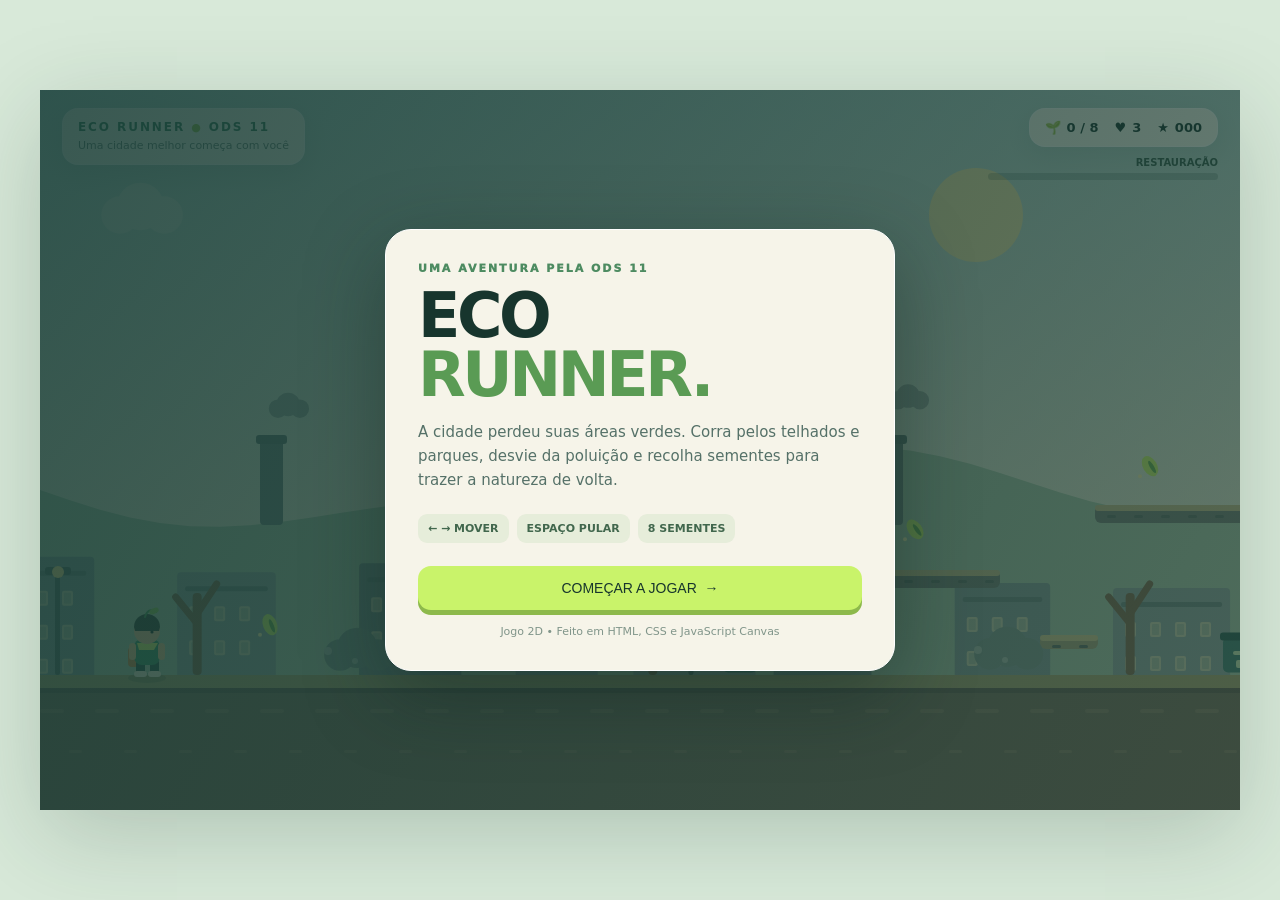
==== index.html @ bacfc143 "initial commit" ====
<!doctype html>
<html lang="pt-BR">
  <head>
    <meta charset="utf-8" />
    <meta name="viewport" content="width=device-width, initial-scale=1" />
    <title>Eco Runner — Uma cidade melhor começa com você</title>

    <style>
      :root {
        --ink: #17352d;
        --green: #2f7654;
        --lime: #c9f36a;
        --cream: #f6f4e9;
        --muted: #668076;
        --line: rgba(23, 53, 45, 0.12);
      }

      * {
        box-sizing: border-box;
      }

      html,
      body {
        margin: 0;
        width: 100%;
        height: 100%;
        overflow: hidden;
        background: #d8e9d9;
        font-family:
          ui-rounded,
          "Trebuchet MS",
          system-ui,
          -apple-system,
          sans-serif;
        color: var(--ink);
      }

      body {
        display: grid;
        place-items: center;
      }

      #game-wrap {
        position: relative;
        width: min(1200px, 100vw);
        height: min(720px, 100vh);
        overflow: hidden;
        background: #b8d9d0;
        box-shadow: 0 24px 90px #17352d35;
      }

      canvas {
        display: block;
        width: 100%;
        height: 100%;
        image-rendering: auto;
      }

      .topbar {
        position: absolute;
        left: 22px;
        right: 22px;
        top: 18px;
        display: flex;
        justify-content: space-between;
        align-items: flex-start;
        gap: 12px;
        pointer-events: none;
      }

      .brand,
      .stats {
        background: #fffdf0ef;
        border: 1px solid #ffffffb8;
        box-shadow: 0 8px 25px #17352d18;
        border-radius: 16px;
        padding: 11px 15px;
      }

      .brand strong {
        display: block;
        font-size: 12px;
        letter-spacing: 0.16em;
        color: #367858;
      }

      .brand span {
        font-size: 11px;
        color: #6a8278;
      }

      .stats {
        display: flex;
        gap: 16px;
        font-size: 13px;
        font-weight: 900;
      }

      .stat {
        display: flex;
        align-items: center;
        gap: 6px;
        white-space: nowrap;
      }

      .stat b {
        font-variant-numeric: tabular-nums;
      }

      #toast {
        position: absolute;
        top: 94px;
        left: 50%;
        transform: translate(-50%, -8px);
        opacity: 0;
        padding: 10px 17px;
        border-radius: 999px;
        background: #17352ded;
        color: white;
        font-size: 13px;
        font-weight: 800;
        box-shadow: 0 8px 22px #17352d25;
        transition: 0.2s;
        pointer-events: none;
        text-align: center;
      }

      #toast.show {
        opacity: 1;
        transform: translate(-50%, 0);
      }

      #overlay {
        position: absolute;
        inset: 0;
        display: grid;
        place-items: center;
        padding: 20px;
        background: linear-gradient(120deg, #163b35d9, #17352d9c);
      }

      .modal {
        width: min(510px, 100%);
        padding: 32px;
        border-radius: 26px;
        background: var(--cream);
        box-shadow: 0 24px 80px #0c211c66;
        border: 1px solid #ffffff;
      }

      .eyebrow {
        font-size: 11px;
        font-weight: 1000;
        letter-spacing: 0.18em;
        color: #4d8b61;
      }

      h1 {
        font-size: clamp(38px, 7vw, 62px);
        line-height: 0.94;
        letter-spacing: -0.055em;
        margin: 12px 0;
        color: #17352d;
      }

      h1 em {
        font-style: normal;
        color: #5a9b54;
      }

      .modal p {
        font-size: 15px;
        line-height: 1.6;
        color: #557168;
        margin: 16px 0 22px;
      }

      .tips {
        display: flex;
        flex-wrap: wrap;
        gap: 8px;
        margin: 0 0 23px;
      }

      .tips span {
        font-size: 11px;
        font-weight: 800;
        background: #e6edda;
        color: #41674d;
        padding: 8px 10px;
        border-radius: 9px;
      }

      button {
        border: 0;
        border-radius: 13px;
        padding: 14px 20px;
        background: #c9f36a;
        color: #17352d;
        font: 900 14px inherit;
        cursor: pointer;
        box-shadow: 0 5px 0 #8db94b;
        transition:
          transform 0.12s,
          box-shadow 0.12s;
      }

      button:hover {
        transform: translateY(-2px);
        box-shadow: 0 7px 0 #8db94b;
      }

      button:active {
        transform: translateY(3px);
        box-shadow: 0 2px 0 #8db94b;
      }

      #action {
        width: 100%;
        font-size: 14px;
      }

      .footnote {
        font-size: 11px;
        color: #80958a;
        text-align: center;
        margin-top: 15px;
      }

      #mobile-controls {
        position: absolute;
        bottom: 17px;
        left: 18px;
        right: 18px;
        display: none;
        justify-content: space-between;
        pointer-events: none;
      }

      .pad {
        display: flex;
        gap: 9px;
      }

      .pad button {
        pointer-events: auto;
        width: 55px;
        height: 55px;
        border-radius: 17px;
        padding: 0;
        font-size: 22px;
        color: #fff;
        background: #17352dbb;
        border: 1px solid #ffffff66;
        box-shadow: none;
        touch-action: none;
      }

      .pad button:active {
        background: #4e8d5d;
      }

      @media (max-width: 700px) {
        #game-wrap {
          height: 100vh;
        }

        .topbar {
          left: 10px;
          right: 10px;
          top: 10px;
        }

        .brand,
        .stats {
          padding: 9px 10px;
          border-radius: 12px;
        }

        .stats {
          gap: 9px;
          font-size: 11px;
        }

        .brand strong {
          font-size: 10px;
        }

        .brand span {
          font-size: 9px;
        }

        #mobile-controls {
          display: flex;
        }

        .modal {
          padding: 25px;
        }
      }
    </style>
  </head>

  <body>
    <div id="game-wrap">
      <canvas id="game" aria-label="Jogo de plataforma Eco Runner"></canvas>

      <div class="topbar">
        <div class="brand">
          <strong
            >ECO RUNNER <span style="color: #a2c94f">●</span> ODS 11</strong
          >
          <span>Uma cidade melhor começa com você</span>
        </div>
        <div class="stats">
          <div class="stat">🌱 <b id="seeds">0 / 8</b></div>
          <div class="stat">♥ <b id="lives">3</b></div>
          <div class="stat">★ <b id="score">000</b></div>
        </div>
      </div>

      <div id="toast"></div>

      <div id="overlay">
        <div class="modal">
          <div class="eyebrow">UMA AVENTURA PELA ODS 11</div>
          <h1>ECO<br /><em>RUNNER.</em></h1>
          <p>
            A cidade perdeu suas áreas verdes. Corra pelos telhados e parques,
            desvie da poluição e recolha sementes para trazer a natureza de
            volta.
          </p>
          <div class="tips">
            <span>← → MOVER</span>
            <span>ESPAÇO PULAR</span>
            <span>8 SEMENTES</span>
          </div>
          <button id="action">COMEÇAR A JOGAR&nbsp; →</button>
          <div class="footnote">
            Jogo 2D • Feito em HTML, CSS e JavaScript Canvas
          </div>
        </div>
      </div>

      <div id="mobile-controls">
        <div class="pad">
          <button data-key="left">←</button>
          <button data-key="right">→</button>
        </div>
        <div class="pad">
          <button data-key="jump">↑</button>
        </div>
      </div>
    </div>

    <script>
      (() => {
        const canvas = document.getElementById("game");
        const ctx = canvas.getContext("2d");
        const wrap = document.getElementById("game-wrap");
        const $ = (id) => document.getElementById(id);

        let W = 1200,
          H = 720,
          DPR = 1,
          scale = 1;
        const WORLD_W = 3300,
          GROUND = 585;
        let camera = 0,
          last = 0,
          toastTime = 0,
          gameState = "menu";

        const keys = { left: false, right: false, jump: false };
        let jumpPressed = false;

        const player = {
          x: 90,
          y: 0,
          w: 34,
          h: 48,
          vx: 0,
          vy: 0,
          onGround: false,
          face: 1,
          inv: 0,
          walk: 0,
        };

        let seeds = [],
          trash = [],
          hazards = [],
          platforms = [],
          decor = [],
          particles = [];
        let collected = 0,
          lives = 3,
          score = 0,
          checkpoint = 90,
          levelRestored = false;

        const clamp = (v, a, b) => Math.max(a, Math.min(b, v));
        const rand = (a, b) => a + Math.random() * (b - a);

        function resize() {
          const r = wrap.getBoundingClientRect();
          DPR = Math.min(devicePixelRatio || 1, 2);
          canvas.width = Math.floor(r.width * DPR);
          canvas.height = Math.floor(r.height * DPR);
          W = r.width;
          H = r.height;
          scale = H / 720;
          ctx.setTransform(DPR, 0, 0, DPR, 0, 0);
        }
        addEventListener("resize", resize);
        resize();

        function platform(x, y, w, h = 22, type = "concrete") {
          platforms.push({ x, y, w, h, type });
        }

        function seed(x, y) {
          seeds.push({ x, y, r: 10, t: Math.random() * 6, got: false });
        }

        function hazard(x, y, type = "smog") {
          hazards.push({
            x,
            y,
            w: type === "bin" ? 34 : 42,
            h: type === "bin" ? 35 : 38,
            type,
            phase: Math.random() * 6,
          });
        }

        function buildLevel() {
          platforms = [];
          seeds = [];
          trash = [];
          hazards = [];
          decor = [];
          particles = [];

          // Passagens e plataformas com vãos que exigem saltos.
          platform(0, GROUND, WORLD_W, 22, "ground");
          platform(355, 492, 145, 18, "roof");
          platform(575, 425, 150, 18, "roof");
          platform(825, 480, 135, 18, "roof");
          platform(1055, 415, 165, 18, "roof");
          platform(1320, 490, 150, 18, "roof");
          platform(1555, 425, 170, 18, "roof");
          platform(1835, 475, 155, 18, "roof");
          platform(2075, 405, 170, 18, "roof");
          platform(2355, 475, 160, 18, "roof");
          platform(2615, 420, 170, 18, "roof");
          platform(2895, 485, 175, 18, "roof");

          // Pequenas plataformas de apoio nos trechos mais longos.
          platform(505, 545, 58, 14, "step");
          platform(760, 535, 58, 14, "step");
          platform(1000, 545, 58, 14, "step");
          platform(1240, 535, 58, 14, "step");
          platform(1505, 545, 58, 14, "step");
          platform(1780, 535, 58, 14, "step");
          platform(2025, 545, 58, 14, "step");
          platform(2300, 535, 58, 14, "step");
          platform(2560, 545, 58, 14, "step");
          platform(2840, 535, 58, 14, "step");

          // Sementes: algumas no caminho principal, outras nas plataformas.
          [
            [230, 530],
            [410, 450],
            [625, 382],
            [875, 438],
            [1110, 372],
            [1370, 448],
            [1615, 382],
            [1875, 433],
            [2135, 362],
            [2395, 433],
            [2670, 377],
            [2950, 443],
            [3150, 530],
          ].forEach(([x, y]) => seed(x, y));

          // Perigos baixos e nuvens de poluição.
          [
            [300, GROUND - 23, "smog"],
            [700, GROUND - 20, "bin"],
            [950, GROUND - 22, "smog"],
            [1200, GROUND - 20, "bin"],
            [1450, GROUND - 22, "smog"],
            [1710, GROUND - 20, "bin"],
            [1980, GROUND - 22, "smog"],
            [2240, GROUND - 20, "bin"],
            [2500, GROUND - 22, "smog"],
            [2780, GROUND - 20, "bin"],
            [3070, GROUND - 22, "smog"],
          ].forEach((v) => hazard(...v));

          // Edifícios ao fundo, postes, árvores secas e detalhes.
          for (
            let x = -40, i = 0;
            x < WORLD_W + 100;
            x += rand(115, 185), i++
          ) {
            const bw = rand(75, 125),
              bh = rand(150, 330);
            decor.push({ type: "building", x, bw, bh, tint: i % 3 });
            if (i % 3 === 1)
              decor.push({
                type: "deadTree",
                x: x + rand(-20, 20),
                y: GROUND - 5,
              });
            if (i % 4 === 0) decor.push({ type: "lamp", x: x + 55 });
          }

          // Trecho final: jardim restaurado.
          for (let x = 3150; x < WORLD_W; x += 100) {
            decor.push({ type: "greenTree", x, y: GROUND - 5 });
          }

          checkpoint = 90;
          collected = 0;
          lives = 3;
          score = 0;
          levelRestored = false;
          player.x = 90;
          player.y = GROUND - player.h;
          player.vx = 0;
          player.vy = 0;
          player.inv = 0;
          camera = 0;
          updateHUD();
        }

        function updateHUD() {
          $("seeds").textContent = `${collected} / 8`;
          $("lives").textContent = lives;
          $("score").textContent = String(score).padStart(3, "0");
        }

        function say(text) {
          $("toast").textContent = text;
          $("toast").classList.add("show");
          toastTime = 2.3;
        }

        function start() {
          buildLevel();
          gameState = "playing";
          $("overlay").style.display = "none";
          say("Encontre as sementes e ajude a cidade!");
        }
        $("action").addEventListener("click", start);

        function keyDown(e) {
          const k = e.code;
          if (["ArrowLeft", "ArrowRight", "ArrowUp", "Space"].includes(k))
            e.preventDefault();
          if (k === "ArrowLeft" || k === "KeyA") keys.left = true;
          if (k === "ArrowRight" || k === "KeyD") keys.right = true;
          if (k === "Space" || k === "ArrowUp" || k === "KeyW") {
            if (!keys.jump) jumpPressed = true;
            keys.jump = true;
          }
          if (k === "Enter" && gameState !== "playing") start();
        }

        function keyUp(e) {
          const k = e.code;
          if (k === "ArrowLeft" || k === "KeyA") keys.left = false;
          if (k === "ArrowRight" || k === "KeyD") keys.right = false;
          if (k === "Space" || k === "ArrowUp" || k === "KeyW")
            keys.jump = false;
        }
        addEventListener("keydown", keyDown);
        addEventListener("keyup", keyUp);

        document.querySelectorAll("[data-key]").forEach((b) => {
          const key = b.dataset.key;
          b.addEventListener("pointerdown", (e) => {
            e.preventDefault();
            if (key === "jump") {
              if (!keys.jump) jumpPressed = true;
              keys.jump = true;
            } else keys[key] = true;
          });
          ["pointerup", "pointerleave", "pointercancel"].forEach((ev) =>
            b.addEventListener(ev, () => {
              if (key === "jump") keys.jump = false;
              else keys[key] = false;
            }),
          );
        });

        function rect(x, y, w, h, color, r = 0) {
          ctx.fillStyle = color;
          if (r) {
            ctx.beginPath();
            ctx.roundRect(x, y, w, h, r);
            ctx.fill();
          } else ctx.fillRect(x, y, w, h);
        }

        function circle(x, y, r, color) {
          ctx.fillStyle = color;
          ctx.beginPath();
          ctx.arc(x, y, r, 0, Math.PI * 2);
          ctx.fill();
        }

        function drawCloud(x, y, s = 1, color = "#879b91") {
          ctx.fillStyle = color;
          ctx.beginPath();
          ctx.arc(x, y, 22 * s, 0, Math.PI * 2);
          ctx.arc(x + 24 * s, y - 10 * s, 28 * s, 0, Math.PI * 2);
          ctx.arc(x + 52 * s, y, 22 * s, 0, Math.PI * 2);
          ctx.fill();
        }

        function drawBackground() {
          const sky = ctx.createLinearGradient(0, 0, 0, H);
          sky.addColorStop(0, "#b8d9d0");
          sky.addColorStop(0.72, "#e8e5c9");
          sky.addColorStop(1, "#d3cda9");
          ctx.fillStyle = sky;
          ctx.fillRect(0, 0, W, H);

          // Sol suave e nuvens.
          circle(W * 0.78, 125, 47, "#f6e9a9");
          drawCloud(
            ((((160 - camera * 0.16) % (W + 180)) + W + 180) % (W + 180)) - 80,
            125,
            0.85,
            "#dce8d9",
          );
          drawCloud(
            ((((690 - camera * 0.12) % (W + 180)) + W + 180) % (W + 180)) - 80,
            205,
            0.65,
            "#dce8d9",
          );

          // Colinas.
          ctx.fillStyle = "#a8c4a5";
          ctx.beginPath();
          ctx.moveTo(0, 440);
          for (let x = 0; x <= W + 30; x += 30) {
            ctx.lineTo(
              x,
              400 +
                Math.sin((x + camera * 0.12) * 0.006) * 32 +
                Math.sin(x * 0.013) * 12,
            );
          }
          ctx.lineTo(W, H);
          ctx.lineTo(0, H);
          ctx.fill();

          // Silhuetas da cidade.
          for (const d of decor) {
            if (d.type !== "building") continue;
            const x = d.x - camera * 0.42;
            if (x < -180 || x > W + 180) continue;
            const y = GROUND - d.bh * 0.48;
            const color = ["#879c96", "#91a49c", "#7e928c"][d.tint];
            rect(x, y, d.bw, d.bh, color, 4);
            rect(x + 8, y + 14, d.bw - 16, 5, "#718780", 2);
            for (let wy = y + 34; wy < GROUND - 15; wy += 34) {
              for (let wx = x + 12; wx < x + d.bw - 12; wx += 25) {
                rect(wx, wy, 11, 15, "#c6c9a8", 2);
                rect(wx + 2, wy + 2, 7, 11, "#aab89f", 1);
              }
            }
          }

          // Chaminés com fumaça discreta.
          for (let x = 220; x < WORLD_W; x += 620) {
            const sx = x - camera * 0.42;
            if (sx > -40 && sx < W + 40) {
              rect(sx, GROUND - 235, 23, 85, "#71847e", 4);
              rect(sx - 4, GROUND - 240, 31, 9, "#657973", 3);
              drawCloud(
                sx + 18,
                GROUND - 270 + Math.sin(performance.now() * 0.0005 + x) * 5,
                0.42,
                "#9eaaa0",
              );
            }
          }
        }

        function drawDecor() {
          for (const d of decor) {
            const x = d.x - camera;
            if (x < -90 || x > W + 90) continue;

            if (d.type === "deadTree") {
              rect(x, GROUND - 82, 9, 82, "#826b50", 4);
              ctx.strokeStyle = "#826b50";
              ctx.lineWidth = 7;
              ctx.lineCap = "round";
              ctx.beginPath();
              ctx.moveTo(x + 4, GROUND - 52);
              ctx.lineTo(x - 17, GROUND - 78);
              ctx.moveTo(x + 5, GROUND - 62);
              ctx.lineTo(x + 24, GROUND - 91);
              ctx.stroke();
            } else if (d.type === "greenTree") {
              rect(x, GROUND - 70, 12, 70, "#795a3e", 4);
              circle(x + 6, GROUND - 88, 27, "#64a95c");
              circle(x - 9, GROUND - 75, 18, "#83bd69");
              circle(x + 22, GROUND - 73, 19, "#4f9857");
            } else if (d.type === "lamp") {
              rect(x, GROUND - 105, 5, 105, "#596f68", 2);
              rect(x - 10, GROUND - 108, 26, 8, "#596f68", 3);
              circle(x + 3, GROUND - 103, 6, "#f3d98a");
            }
          }
        }

        function drawWorld() {
          // Chão em blocos com uma faixa de grama seca.
          rect(0, GROUND, WORLD_W, 160, "#786f5b");
          rect(0, GROUND, WORLD_W, 13, "#a6a16f");
          rect(0, GROUND + 13, WORLD_W, 5, "#655e50");
          for (
            let x = Math.floor(camera / 55) * 55;
            x < camera + W + 60;
            x += 55
          ) {
            const sx = x - camera;
            rect(sx, GROUND + 34, 24, 4, "#897d65", 2);
            rect(sx + 29, GROUND + 75, 13, 3, "#897d65", 2);
          }

          platforms.forEach((p) => {
            const x = p.x - camera;
            if (x + p.w < 0 || x > W) return;
            if (p.type === "ground") return;
            rect(
              x,
              p.y,
              p.w,
              p.h,
              p.type === "step" ? "#a7a17a" : "#777f75",
              6,
            );
            rect(x, p.y, p.w, 6, p.type === "step" ? "#d0c58d" : "#c3b887", 4);
            for (let sx = x + 12; sx < x + p.w - 8; sx += 27) {
              rect(sx, p.y + 10, 9, 3, "#626f66", 2);
            }
          });

          // Obstáculos.
          hazards.forEach((h) => {
            const x = h.x - camera;
            if (x < -70 || x > W + 70) return;
            if (h.type === "bin") {
              rect(x - h.w / 2, h.y - h.h / 2, h.w, h.h, "#477f70", 5);
              rect(
                x - h.w / 2 - 3,
                h.y - h.h / 2 - 5,
                h.w + 6,
                8,
                "#315f53",
                3,
              );
              rect(x - 7, h.y - 4, 14, 4, "#c3dfad", 2);
              rect(x - 4, h.y + 5, 8, 8, "#c3dfad", 2);
            } else {
              const bob = Math.sin(performance.now() * 0.002 + h.phase) * 4;
              drawCloud(x, h.y + bob, 0.72, "#82988c");
              circle(x - 12, h.y - 4 + bob, 4, "#a8b8a9");
              circle(x + 15, h.y + 6 + bob, 3, "#a8b8a9");
            }
          });

          // Sementes.
          seeds.forEach((s) => {
            if (s.got) return;
            const x = s.x - camera;
            const y = s.y + Math.sin(performance.now() * 0.003 + s.t) * 5;
            if (x < -30 || x > W + 30) return;
            ctx.save();
            ctx.translate(x, y);
            ctx.rotate(Math.sin(performance.now() * 0.002 + s.t) * 0.18);
            ctx.fillStyle = "#c8ef65";
            ctx.beginPath();
            ctx.ellipse(0, 0, 7, 11, -0.45, 0, Math.PI * 2);
            ctx.fill();
            ctx.fillStyle = "#6aab4e";
            ctx.beginPath();
            ctx.ellipse(2, 1, 2, 7, -0.45, 0, Math.PI * 2);
            ctx.fill();
            ctx.restore();
            circle(x - 10, y + 10, 2, "#f6e9a9");
          });

          // Partículas.
          particles.forEach((p) => {
            circle(p.x - camera, p.y, p.r, p.color);
          });

          // Linha de chegada.
          const fx = WORLD_W - 115 - camera;
          if (fx > -100 && fx < W + 100) {
            rect(fx, GROUND - 125, 7, 125, "#f6f0d9", 3);
            ctx.fillStyle = "#4d9b63";
            ctx.beginPath();
            ctx.moveTo(fx + 7, GROUND - 123);
            ctx.lineTo(fx + 74, GROUND - 102);
            ctx.lineTo(fx + 7, GROUND - 80);
            ctx.fill();
            rect(fx - 45, GROUND - 7, 100, 7, "#4e9860", 4);
          }
        }

        function drawPlayer() {
          const x = player.x - camera;
          const y = player.y;
          if (player.inv > 0 && Math.floor(performance.now() / 90) % 2 === 0)
            return;

          ctx.save();
          ctx.translate(x + player.w / 2, y + player.h / 2);
          if (player.face < 0) ctx.scale(-1, 1);
          const run = player.onGround ? Math.sin(player.walk) * 3 : 0;

          // Sombra.
          ctx.fillStyle = "#314b3d35";
          ctx.beginPath();
          ctx.ellipse(0, player.h / 2 + 3, 19, 5, 0, 0, Math.PI * 2);
          ctx.fill();

          // Mochila.
          rect(-19, -4, 11, 20, "#d18c4c", 4);
          // Pernas.
          rect(-11, 8 + run, 9, 16, "#315b4c", 4);
          rect(3, 8 - run, 9, 16, "#315b4c", 4);
          rect(-13, 20 + run, 13, 6, "#e9e2c9", 3);
          rect(1, 20 - run, 13, 6, "#e9e2c9", 3);
          // Corpo e braços.
          rect(-13, -12, 26, 26, "#3f9668", 8);
          rect(-18, -8, 7, 17, "#e9c18c", 4);
          rect(11, -8, 7, 17, "#e9c18c", 4);
          // Lenço.
          ctx.fillStyle = "#d5f06d";
          ctx.beginPath();
          ctx.moveTo(-10, -8);
          ctx.lineTo(11, -8);
          ctx.lineTo(7, -1);
          ctx.lineTo(-8, -1);
          ctx.fill();
          // Cabeça.
          circle(0, -20, 13, "#e8bd91");
          // Cabelo.
          ctx.fillStyle = "#394b3e";
          ctx.beginPath();
          ctx.arc(0, -24, 13, Math.PI, Math.PI * 2);
          ctx.lineTo(12, -20);
          ctx.lineTo(-12, -20);
          ctx.fill();
          circle(5, -19, 1.6, "#24352d");
          // Folhinha no cabelo.
          ctx.strokeStyle = "#4d965a";
          ctx.lineWidth = 2;
          ctx.beginPath();
          ctx.moveTo(-2, -34);
          ctx.quadraticCurveTo(1, -44, 9, -39);
          ctx.stroke();
          ctx.fillStyle = "#8fc65a";
          ctx.beginPath();
          ctx.ellipse(7, -40, 5, 2.8, -0.4, 0, Math.PI * 2);
          ctx.fill();
          ctx.restore();
        }

        function collideAndUpdate(dt) {
          const prevBottom = player.y + player.h;
          player.vx = (keys.right ? 245 : 0) - (keys.left ? 245 : 0);
          if (player.vx !== 0) player.face = Math.sign(player.vx);
          player.x += player.vx * dt;
          player.x = clamp(player.x, 0, WORLD_W - player.w);

          player.vy += 1450 * dt;
          player.y += player.vy * dt;
          player.onGround = false;

          for (const p of platforms) {
            if (p.type === "ground") continue;
            const overlapX = player.x + player.w > p.x && player.x < p.x + p.w;
            const nowBottom = player.y + player.h;
            if (
              overlapX &&
              player.vy >= 0 &&
              prevBottom <= p.y + 5 &&
              nowBottom >= p.y
            ) {
              player.y = p.y - player.h;
              player.vy = 0;
              player.onGround = true;
            }
          }

          if (player.y + player.h >= GROUND) {
            player.y = GROUND - player.h;
            player.vy = 0;
            player.onGround = true;
          }

          if (jumpPressed && player.onGround) {
            player.vy = -570;
            player.onGround = false;
          }
          jumpPressed = false;

          if (Math.abs(player.vx) > 0 && player.onGround)
            player.walk += dt * 13;
          if (player.inv > 0) player.inv -= dt;

          // Sementes e colisões com perigos.
          for (const s of seeds) {
            if (s.got) continue;
            const sx = s.x,
              sy = s.y;
            const dx = player.x + player.w / 2 - sx;
            const dy = player.y + player.h / 2 - sy;
            if (dx * dx + dy * dy < 34 * 34) {
              s.got = true;
              collected++;
              score += 100;
              updateHUD();
              for (let i = 0; i < 9; i++) {
                particles.push({
                  x: s.x,
                  y: s.y,
                  vx: rand(-70, 70),
                  vy: rand(-130, -20),
                  life: 0.65,
                  r: rand(2, 4),
                  color: "#c9f36a",
                });
              }
              say(
                collected === 8
                  ? "Todas as sementes! O parque está quase salvo."
                  : "+100 pontos · Semente coletada!",
              );
              if (collected >= 8) {
                levelRestored = true;
                say("🌳 Você recuperou a esperança da cidade!");
              }
            }
          }

          for (const h of hazards) {
            const hx = h.x - h.w / 2,
              hy = h.y - h.h / 2;
            if (
              player.inv <= 0 &&
              player.x + player.w - 5 > hx &&
              player.x + 5 < hx + h.w &&
              player.y + player.h - 4 > hy &&
              player.y + 5 < hy + h.h
            ) {
              hit();
              break;
            }
          }

          if (player.y > H + 100) hit();

          particles = particles.filter((p) => p.life > 0);
          particles.forEach((p) => {
            p.x += p.vx * dt;
            p.y += p.vy * dt;
            p.vy += 260 * dt;
            p.life -= dt;
          });

          if (player.x > WORLD_W - 100 && collected >= 8) finish();
          camera = clamp(player.x - W * 0.34, 0, WORLD_W - W);
        }

        function hit() {
          if (player.inv > 0) return;
          lives--;
          updateHUD();
          if (lives <= 0) {
            gameState = "over";
            showOverlay(
              "FIM DE JOGO",
              "A cidade ainda precisa da sua ajuda. Tente novamente e recolha as sementes para recuperar o parque.",
              "TENTAR DE NOVO",
            );
          } else {
            player.x = Math.max(checkpoint, player.x - 170);
            player.y = GROUND - player.h;
            player.vy = 0;
            player.inv = 1.5;
            say("Cuidado! Você perdeu uma vida.");
          }
        }

        function finish() {
          gameState = "won";
          showOverlay(
            "CIDADE RENOVADA!",
            "Você recuperou o parque e mostrou que pequenas atitudes ajudam a construir cidades mais sustentáveis. A ODS 11 começa com todos nós.",
            "JOGAR NOVAMENTE",
          );
        }

        function showOverlay(title, text, button) {
          $("overlay").style.display = "grid";
          const modal = $("overlay").querySelector(".modal");
          modal.querySelector("h1").innerHTML =
            title === "CIDADE RENOVADA!"
              ? "CIDADE<br><em>RENOVADA!</em>"
              : title === "FIM DE JOGO"
                ? "FIM DE<br><em>JOGO.</em>"
                : "ECO<br><em>RUNNER.</em>";
          modal.querySelector("p").textContent = text;
          $("action").textContent = button + "  →";
        }

        function drawProgress() {
          const barW = Math.min(230, W * 0.32);
          const x = W - barW - 22;
          const y = 83;
          rect(x, y, barW, 7, "#17352d35", 5);
          rect(x, y, barW * (collected / 8), 7, "#8bbf50", 5);
          ctx.fillStyle = "#365c4b";
          ctx.font = "800 10px system-ui";
          ctx.textAlign = "right";
          ctx.fillText("RESTAURAÇÃO", W - 22, y - 7);
        }

        function render() {
          ctx.clearRect(0, 0, W, H);
          ctx.save();
          ctx.scale(scale, scale);
          drawBackground();
          drawDecor();
          drawWorld();
          drawPlayer();
          drawProgress();
          ctx.restore();
        }

        function loop(t) {
          const dt = Math.min((t - last) / 1000 || 0, 0.033);
          last = t;
          if (gameState === "playing") {
            collideAndUpdate(dt);
            if (toastTime > 0) {
              toastTime -= dt;
              if (toastTime <= 0) $("toast").classList.remove("show");
            }
          }
          render();
          requestAnimationFrame(loop);
        }

        // Ajusta a altura lógica do mundo ao tamanho disponível, mantendo a proporção do cenário.
        const originalResize = resize;
        function responsiveResize() {
          originalResize();
          scale = H / 720;
          // O mundo usa coordenadas de 1200x720; em telas menores, o canvas é escalado.
          ctx.setTransform(DPR, 0, 0, DPR, 0, 0);
        }
        addEventListener("resize", responsiveResize);

        buildLevel();
        requestAnimationFrame(loop);
      })();
    </script>
  </body>
</html>
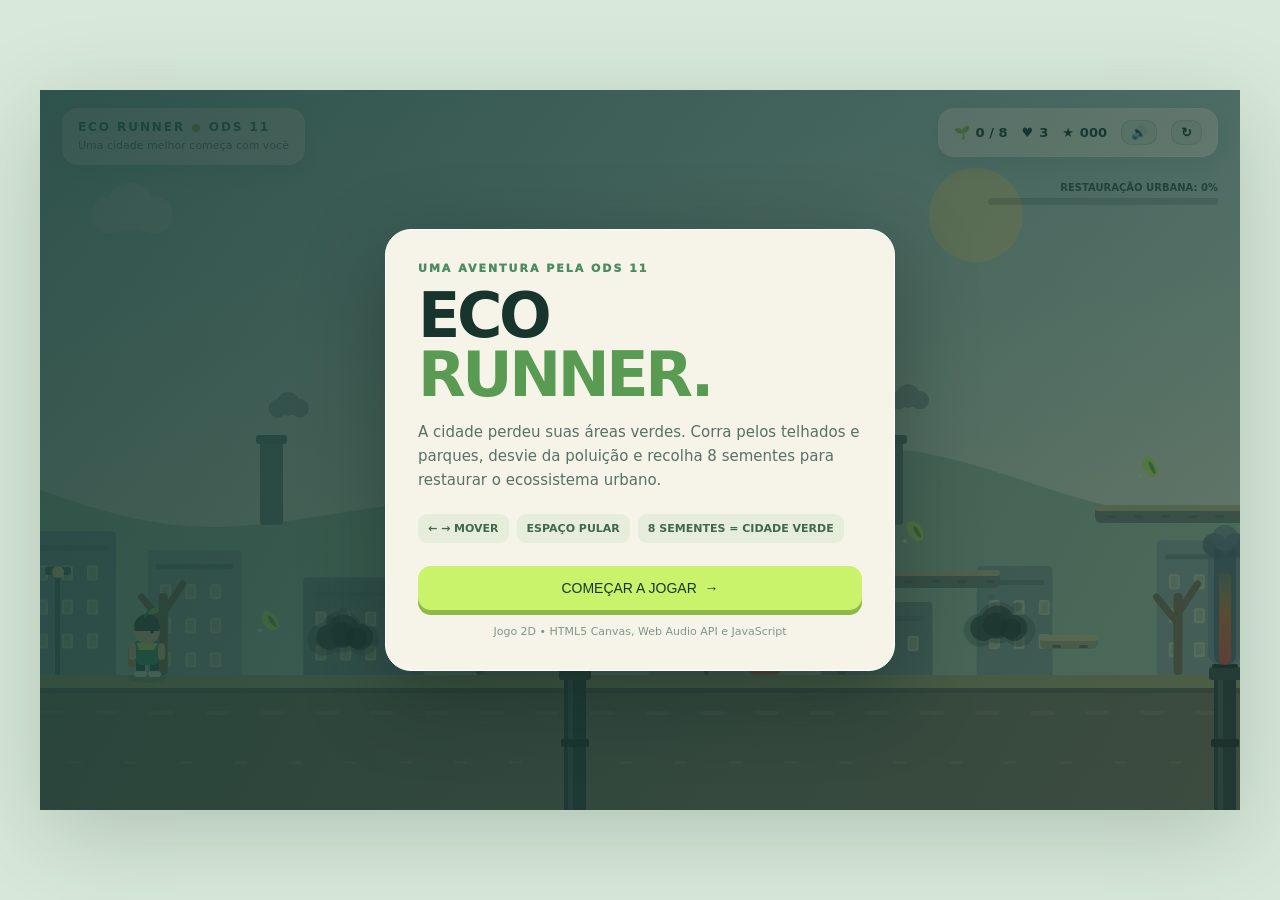
==== commit 37fadf11: "feat: add procedural audio, dynamic city restoration, and timed steam vents" ====
--- a/index.html
+++ b/index.html
@@ -91,9 +91,11 @@
 
       .stats {
         display: flex;
-        gap: 16px;
+        align-items: center;
+        gap: 14px;
         font-size: 13px;
         font-weight: 900;
+        pointer-events: auto;
       }
 
       .stat {
@@ -107,20 +109,45 @@
         font-variant-numeric: tabular-nums;
       }
 
+      .hud-btn {
+        border: 1px solid var(--line);
+        background: #e6edda;
+        color: var(--ink);
+        border-radius: 10px;
+        padding: 5px 9px;
+        font-size: 13px;
+        font-weight: 900;
+        cursor: pointer;
+        box-shadow: none;
+        line-height: 1;
+      }
+
+      .hud-btn:hover {
+        background: #d7e5c3;
+        transform: none;
+        box-shadow: none;
+      }
+
+      .hud-btn:active {
+        transform: scale(0.95);
+        box-shadow: none;
+      }
+
       #toast {
         position: absolute;
-        top: 94px;
+        top: 104px;
         left: 50%;
         transform: translate(-50%, -8px);
         opacity: 0;
-        padding: 10px 17px;
+        max-width: min(560px, 90vw);
+        padding: 10px 18px;
         border-radius: 999px;
-        background: #17352ded;
+        background: #17352df2;
         color: white;
         font-size: 13px;
         font-weight: 800;
         box-shadow: 0 8px 22px #17352d25;
-        transition: 0.2s;
+        transition: 0.25s;
         pointer-events: none;
         text-align: center;
       }
@@ -278,7 +305,7 @@
         }
 
         .stats {
-          gap: 9px;
+          gap: 8px;
           font-size: 11px;
         }
 
@@ -316,6 +343,22 @@
           <div class="stat">🌱 <b id="seeds">0 / 8</b></div>
           <div class="stat">♥ <b id="lives">3</b></div>
           <div class="stat">★ <b id="score">000</b></div>
+          <button
+            class="hud-btn"
+            id="btn-mute"
+            title="Ativar ou silenciar som"
+            aria-label="Alternar som"
+          >
+            🔊
+          </button>
+          <button
+            class="hud-btn"
+            id="btn-restart"
+            title="Reiniciar fase"
+            aria-label="Reiniciar fase"
+          >
+            ↻
+          </button>
         </div>
       </div>
 
@@ -327,17 +370,17 @@
           <h1>ECO<br /><em>RUNNER.</em></h1>
           <p>
             A cidade perdeu suas áreas verdes. Corra pelos telhados e parques,
-            desvie da poluição e recolha sementes para trazer a natureza de
-            volta.
+            desvie da poluição e recolha 8 sementes para restaurar o ecossistema
+            urbano.
           </p>
           <div class="tips">
             <span>← → MOVER</span>
             <span>ESPAÇO PULAR</span>
-            <span>8 SEMENTES</span>
+            <span>8 SEMENTES = CIDADE VERDE</span>
           </div>
           <button id="action">COMEÇAR A JOGAR&nbsp; →</button>
           <div class="footnote">
-            Jogo 2D • Feito em HTML, CSS e JavaScript Canvas
+            Jogo 2D • HTML5 Canvas, Web Audio API e JavaScript
           </div>
         </div>
       </div>
@@ -360,8 +403,87 @@
         const wrap = document.getElementById("game-wrap");
         const $ = (id) => document.getElementById(id);
 
+        // --- SISTEMA DE ÁUDIO PROCEDURAL (WEB AUDIO API) ---
+        let audioCtx = null;
+        let muted = false;
+
+        function ensureAudio() {
+          if (!audioCtx) {
+            const Ctx = window.AudioContext || window.webkitAudioContext;
+            if (Ctx) audioCtx = new Ctx();
+          }
+          if (audioCtx && audioCtx.state === "suspended") {
+            audioCtx.resume();
+          }
+        }
+
+        function playTone(
+          freq,
+          endFreq,
+          duration,
+          type = "sine",
+          vol = 0.12,
+          delay = 0,
+        ) {
+          if (muted) return;
+          ensureAudio();
+          if (!audioCtx) return;
+          const now = audioCtx.currentTime + delay;
+          const osc = audioCtx.createOscillator();
+          const gain = audioCtx.createGain();
+          osc.type = type;
+          osc.frequency.setValueAtTime(freq, now);
+          if (endFreq !== freq) {
+            osc.frequency.exponentialRampToValueAtTime(endFreq, now + duration);
+          }
+          gain.gain.setValueAtTime(vol, now);
+          gain.gain.exponentialRampToValueAtTime(0.001, now + duration);
+          osc.connect(gain);
+          gain.connect(audioCtx.destination);
+          osc.start(now);
+          osc.stop(now + duration);
+        }
+
+        const sfx = {
+          jump: () => playTone(260, 520, 0.14, "triangle", 0.11),
+          seed: () => {
+            playTone(587.33, 587.33, 0.09, "sine", 0.12, 0);
+            playTone(880, 880, 0.16, "sine", 0.12, 0.07);
+          },
+          hit: () => playTone(190, 75, 0.25, "sawtooth", 0.12),
+          win: () => {
+            [523.25, 659.25, 783.99, 1046.5].forEach((note, i) => {
+              playTone(note, note, 0.18, "triangle", 0.12, i * 0.09);
+            });
+          },
+        };
+
+        $("btn-mute").addEventListener("click", () => {
+          muted = !muted;
+          $("btn-mute").textContent = muted ? "🔇" : "🔊";
+          if (!muted) sfx.jump();
+        });
+
+        $("btn-restart").addEventListener("click", () => {
+          start();
+        });
+
+        // --- MENSAGENS EDUCATIVAS SOBRE A ODS 11 ---
+        const ODS_MESSAGES = [
+          "ODS 11.7: Áreas verdes públicas reduzem ilhas de calor nas cidades!",
+          "ODS 11.6: Menos fumaça industrial melhora a qualidade do ar urbano.",
+          "ODS 11.2: Transporte limpo e ciclovias diminuem emissões de CO₂.",
+          "ODS 11.6: Gestão correta de resíduos evita enchentes e poluição.",
+          "ODS 11.B: Cidades arborizadas são mais resilientes às mudanças climáticas.",
+          "ODS 11.3: Urbanização sustentável equilibra moradia e meio ambiente.",
+          "ODS 11.A: Preservar parques conecta comunidades e biodiversidade.",
+          "🌳 Meta atingida! A cidade foi reflorestada. Siga até a bandeira!",
+        ];
+
+        const WORLD_H = 720;
         let W = 1200,
           H = 720,
+          VW = 1200,
           DPR = 1,
           scale = 1;
         const WORLD_W = 3300,
@@ -369,6 +491,7 @@
         let camera = 0,
           last = 0,
           toastTime = 0,
+          shakeTime = 0,
           gameState = "menu";
 
         const keys = { left: false, right: false, jump: false };
@@ -388,7 +511,6 @@
         };
 
         let seeds = [],
-          trash = [],
           hazards = [],
           platforms = [],
           decor = [],
@@ -396,11 +518,20 @@
         let collected = 0,
           lives = 3,
           score = 0,
-          checkpoint = 90,
-          levelRestored = false;
+          checkpoint = 90;
 
         const clamp = (v, a, b) => Math.max(a, Math.min(b, v));
         const rand = (a, b) => a + Math.random() * (b - a);
+        const lerp = (a, b, t) => a + (b - a) * t;
+
+        function lerpHex(hexA, hexB, t) {
+          const a = parseInt(hexA.slice(1), 16);
+          const b = parseInt(hexB.slice(1), 16);
+          const r = Math.round(lerp((a >> 16) & 255, (b >> 16) & 255, t));
+          const g = Math.round(lerp((a >> 8) & 255, (b >> 8) & 255, t));
+          const bl = Math.round(lerp(a & 255, b & 255, t));
+          return `rgb(${r}, ${g}, ${bl})`;
+        }
 
         function resize() {
           const r = wrap.getBoundingClientRect();
@@ -409,7 +540,8 @@
           canvas.height = Math.floor(r.height * DPR);
           W = r.width;
           H = r.height;
-          scale = H / 720;
+          scale = H / WORLD_H;
+          VW = W / scale;
           ctx.setTransform(DPR, 0, 0, DPR, 0, 0);
         }
         addEventListener("resize", resize);
@@ -423,26 +555,51 @@
           seeds.push({ x, y, r: 10, t: Math.random() * 6, got: false });
         }
 
-        function hazard(x, y, type = "smog") {
+        function hazard(x, y, type = "smog", phaseOffset = Math.random() * 4) {
+          const dims = {
+            bin: { w: 32, h: 35 },
+            smog: { w: 46, h: 28 },
+            vent: { w: 26, h: 148 },
+          };
+          const { w, h } = dims[type] || dims.smog;
           hazards.push({
             x,
             y,
-            w: type === "bin" ? 34 : 42,
-            h: type === "bin" ? 35 : 38,
+            w,
+            h,
             type,
-            phase: Math.random() * 6,
+            phase: phaseOffset,
           });
+        }
+
+        // Calcula o estado atual do tubo de vapor (ciclo de 4.2 segundos)
+        function getVentState(h, nowSec) {
+          const cycle = 4.2;
+          const t = (nowSec + h.phase) % cycle;
+          if (t < 1.8) {
+            return { state: "idle", height: 0 };
+          }
+          if (t < 2.45) {
+            return { state: "warn", height: 0 };
+          }
+          if (t < 2.65) {
+            const p = (t - 2.45) / 0.2;
+            return { state: "active", height: h.h * p };
+          }
+          if (t < 3.95) {
+            return { state: "active", height: h.h };
+          }
+          const p = 1 - (t - 3.95) / 0.25;
+          return { state: "active", height: Math.max(0, h.h * p) };
         }
 
         function buildLevel() {
           platforms = [];
           seeds = [];
-          trash = [];
           hazards = [];
           decor = [];
           particles = [];
 
-          // Passagens e plataformas com vãos que exigem saltos.
           platform(0, GROUND, WORLD_W, 22, "ground");
           platform(355, 492, 145, 18, "roof");
           platform(575, 425, 150, 18, "roof");
@@ -456,7 +613,6 @@
           platform(2615, 420, 170, 18, "roof");
           platform(2895, 485, 175, 18, "roof");
 
-          // Pequenas plataformas de apoio nos trechos mais longos.
           platform(505, 545, 58, 14, "step");
           platform(760, 535, 58, 14, "step");
           platform(1000, 545, 58, 14, "step");
@@ -468,7 +624,6 @@
           platform(2560, 545, 58, 14, "step");
           platform(2840, 535, 58, 14, "step");
 
-          // Sementes: algumas no caminho principal, outras nas plataformas.
           [
             [230, 530],
             [410, 450],
@@ -485,22 +640,23 @@
             [3150, 530],
           ].forEach(([x, y]) => seed(x, y));
 
-          // Perigos baixos e nuvens de poluição.
+          // Perigos: nuvem de fumaça translúcida (smog), lixeira (bin) e tubo subterrâneo de vapor (vent)
           [
-            [300, GROUND - 23, "smog"],
-            [700, GROUND - 20, "bin"],
-            [950, GROUND - 22, "smog"],
-            [1200, GROUND - 20, "bin"],
-            [1450, GROUND - 22, "smog"],
-            [1710, GROUND - 20, "bin"],
-            [1980, GROUND - 22, "smog"],
-            [2240, GROUND - 20, "bin"],
-            [2500, GROUND - 22, "smog"],
-            [2780, GROUND - 20, "bin"],
-            [3070, GROUND - 22, "smog"],
+            [305, GROUND - 38, "smog", 0.2],
+            [535, GROUND, "vent", 0.0],
+            [725, GROUND - 18, "bin", 0],
+            [965, GROUND - 42, "smog", 1.7],
+            [1185, GROUND, "vent", 1.4],
+            [1445, GROUND - 18, "bin", 0],
+            [1695, GROUND - 40, "smog", 2.8],
+            [1965, GROUND, "vent", 0.6],
+            [2220, GROUND - 18, "bin", 0],
+            [2485, GROUND - 42, "smog", 1.1],
+            [2765, GROUND, "vent", 2.2],
+            [3055, GROUND - 38, "smog", 3.1],
           ].forEach((v) => hazard(...v));
 
-          // Edifícios ao fundo, postes, árvores secas e detalhes.
+          let treeIndex = 0;
           for (
             let x = -40, i = 0;
             x < WORLD_W + 100;
@@ -509,16 +665,17 @@
             const bw = rand(75, 125),
               bh = rand(150, 330);
             decor.push({ type: "building", x, bw, bh, tint: i % 3 });
-            if (i % 3 === 1)
+            if (i % 2 === 1) {
               decor.push({
                 type: "deadTree",
+                treeId: treeIndex++,
                 x: x + rand(-20, 20),
                 y: GROUND - 5,
               });
+            }
             if (i % 4 === 0) decor.push({ type: "lamp", x: x + 55 });
           }
 
-          // Trecho final: jardim restaurado.
           for (let x = 3150; x < WORLD_W; x += 100) {
             decor.push({ type: "greenTree", x, y: GROUND - 5 });
           }
@@ -527,7 +684,7 @@
           collected = 0;
           lives = 3;
           score = 0;
-          levelRestored = false;
+          shakeTime = 0;
           player.x = 90;
           player.y = GROUND - player.h;
           player.vx = 0;
@@ -543,17 +700,18 @@
           $("score").textContent = String(score).padStart(3, "0");
         }
 
-        function say(text) {
+        function say(text, duration = 3.2) {
           $("toast").textContent = text;
           $("toast").classList.add("show");
-          toastTime = 2.3;
+          toastTime = duration;
         }
 
         function start() {
+          ensureAudio();
           buildLevel();
           gameState = "playing";
           $("overlay").style.display = "none";
-          say("Encontre as sementes e ajude a cidade!");
+          say("Colete 8 sementes para limpar o ar e reflorestar a cidade!", 3.0);
         }
         $("action").addEventListener("click", start);
 
@@ -622,50 +780,148 @@
           ctx.fill();
         }
 
+        // Fumaça translúcida em camadas suaves (sem contorno)
+        function drawSmokeHazard(cx, cy, t, phase) {
+          const drift = Math.sin(t * 2.2 + phase) * 5;
+          const pulse = 1 + Math.sin(t * 3.1 + phase) * 0.06;
+
+          ctx.save();
+          ctx.globalAlpha = 0.34;
+          drawCloud(cx - 22 + drift * 0.6, cy + 2, 0.78 * pulse, "#3b4744");
+
+          ctx.globalAlpha = 0.66;
+          drawCloud(cx - 17 + drift, cy, 0.62 * pulse, "#293330");
+
+          ctx.globalAlpha = 0.52;
+          circle(cx - 4 + drift * 1.2, cy - 3, 13 * pulse, "#1f2725");
+          circle(cx + 10 + drift * 0.9, cy + 1, 11 * pulse, "#1f2725");
+
+          for (let i = 0; i < 3; i++) {
+            const cycle = (t * 0.85 + phase + i * 0.33) % 1;
+            const py = cy - 10 - cycle * 28;
+            const px = cx - 10 + i * 10 + Math.sin(t * 4 + i) * 4;
+            ctx.globalAlpha = (1 - cycle) * 0.55;
+            circle(px, py, 5.5 - cycle * 2.5, "#36423f");
+          }
+          ctx.restore();
+        }
+
+        // Tubo vertical em cinza-chumbo industrial descendo reto até o fundo da terra
+        function drawSteamVent(h, nowSec) {
+          const x = h.x - camera;
+          const v = getVentState(h, nowSec);
+          const jitter = v.state === "warn" ? Math.sin(nowSec * 55) * 2.2 : 0;
+          const pipeDepth = WORLD_H - GROUND + 20;
+
+          // Corpo vertical descendo direto pela terra
+          rect(x - 11, GROUND + 5, 22, pipeDepth, "#323b39", 0);
+          // Faixa de reflexo metálico sutil
+          rect(x - 7, GROUND + 5, 5, pipeDepth, "#4a5653", 0);
+          // Anel/junta de reforço no meio do subsolo
+          rect(x - 14, GROUND + 64, 28, 8, "#252c2a", 2);
+
+          // Bocal do tubo na superfície
+          rect(x - 16 + jitter, GROUND - 8, 32, 13, "#3c4744", 3);
+          rect(x - 13 + jitter, GROUND - 11, 26, 4, "#232a28", 2);
+
+          // Aviso antes do disparo (faíscas quentes e vapor inicial)
+          if (v.state === "warn") {
+            circle(x, GROUND - 15, 4, "#f97316");
+            circle(x, GROUND - 15, 2, "#fde047");
+            ctx.save();
+            ctx.globalAlpha = 0.5;
+            circle(x - 6, GROUND - 20, 4.5, "#cbd5e1");
+            circle(x + 7, GROUND - 18, 4, "#cbd5e1");
+            ctx.restore();
+          }
+
+          // Coluna de vapor alta com núcleo vermelho-alaranjado de calor
+          if (v.state === "active" && v.height > 4) {
+            const topY = GROUND - 10 - v.height;
+            const wobble = Math.sin(nowSec * 14) * 2.5;
+            ctx.save();
+
+            // Camada externa de fumaça/vapor
+            ctx.globalAlpha = 0.42;
+            rect(x - 17, topY + 6, 34, Math.max(0, v.height - 6), "#64748b", 13);
+
+            // Corpo principal do vapor
+            ctx.globalAlpha = 0.62;
+            rect(x - 11, topY, 22, v.height, "#475569", 10);
+
+            // Núcleo vermelho-alaranjado superaquecido no centro do vapor
+            const heatH = v.height * 0.78;
+            const heatGrad = ctx.createLinearGradient(
+              0,
+              GROUND - 10,
+              0,
+              GROUND - 10 - heatH,
+            );
+            heatGrad.addColorStop(0, "rgba(239, 68, 68, 0.85)");
+            heatGrad.addColorStop(0.55, "rgba(249, 115, 22, 0.65)");
+            heatGrad.addColorStop(1, "rgba(250, 204, 21, 0.0)");
+            ctx.globalAlpha = 1;
+            ctx.fillStyle = heatGrad;
+            ctx.beginPath();
+            ctx.roundRect(x - 6, GROUND - 10 - heatH, 12, heatH, 6);
+            ctx.fill();
+
+            // Nuvem borbulhante no topo da coluna
+            ctx.globalAlpha = 0.72;
+            circle(x - 8 + wobble, topY + 4, 12, "#526070");
+            circle(x + 8 - wobble, topY + 4, 12, "#526070");
+            circle(x, topY - 3, 13, "#6e7e91");
+
+            ctx.restore();
+          }
+        }
+
         function drawBackground() {
-          const sky = ctx.createLinearGradient(0, 0, 0, H);
-          sky.addColorStop(0, "#b8d9d0");
-          sky.addColorStop(0.72, "#e8e5c9");
-          sky.addColorStop(1, "#d3cda9");
+          const progress = clamp(collected / 8, 0, 1);
+
+          const sky = ctx.createLinearGradient(0, 0, 0, WORLD_H);
+          sky.addColorStop(0, lerpHex("#b8d9d0", "#7ec8e3", progress));
+          sky.addColorStop(0.72, lerpHex("#e8e5c9", "#d6f3e4", progress));
+          sky.addColorStop(1, lerpHex("#d3cda9", "#bce3c5", progress));
           ctx.fillStyle = sky;
-          ctx.fillRect(0, 0, W, H);
-
-          // Sol suave e nuvens.
-          circle(W * 0.78, 125, 47, "#f6e9a9");
+          ctx.fillRect(0, 0, VW + 10, WORLD_H);
+
+          circle(VW * 0.78, 125, 47, lerpHex("#f6e9a9", "#fff3a1", progress));
+          const cloudColor = lerpHex("#dce8d9", "#ffffff", progress);
+          const span = VW + 220;
           drawCloud(
-            ((((160 - camera * 0.16) % (W + 180)) + W + 180) % (W + 180)) - 80,
+            ((((160 - camera * 0.16) % span) + span) % span) - 90,
             125,
             0.85,
-            "#dce8d9",
+            cloudColor,
           );
           drawCloud(
-            ((((690 - camera * 0.12) % (W + 180)) + W + 180) % (W + 180)) - 80,
+            ((((690 - camera * 0.12) % span) + span) % span) - 90,
             205,
             0.65,
-            "#dce8d9",
+            cloudColor,
           );
 
-          // Colinas.
-          ctx.fillStyle = "#a8c4a5";
+          ctx.fillStyle = lerpHex("#a8c4a5", "#6eb875", progress);
           ctx.beginPath();
-          ctx.moveTo(0, 440);
-          for (let x = 0; x <= W + 30; x += 30) {
+          ctx.moveTo(-10, 440);
+          for (let x = 0; x <= VW + 40; x += 25) {
             ctx.lineTo(
               x,
               400 +
                 Math.sin((x + camera * 0.12) * 0.006) * 32 +
-                Math.sin(x * 0.013) * 12,
+                Math.sin((x + camera * 0.12) * 0.013) * 12,
             );
           }
-          ctx.lineTo(W, H);
-          ctx.lineTo(0, H);
+          ctx.lineTo(VW + 40, GROUND + 10);
+          ctx.lineTo(-10, GROUND + 10);
+          ctx.closePath();
           ctx.fill();
 
-          // Silhuetas da cidade.
           for (const d of decor) {
             if (d.type !== "building") continue;
             const x = d.x - camera * 0.42;
-            if (x < -180 || x > W + 180) continue;
+            if (x < -180 || x > VW + 180) continue;
             const y = GROUND - d.bh * 0.48;
             const color = ["#879c96", "#91a49c", "#7e928c"][d.tint];
             rect(x, y, d.bw, d.bh, color, 4);
@@ -678,43 +934,60 @@
             }
           }
 
-          // Chaminés com fumaça discreta.
+          const smokeAlpha = clamp(1 - progress * 1.15, 0, 1);
           for (let x = 220; x < WORLD_W; x += 620) {
             const sx = x - camera * 0.42;
-            if (sx > -40 && sx < W + 40) {
+            if (sx > -40 && sx < VW + 40) {
               rect(sx, GROUND - 235, 23, 85, "#71847e", 4);
               rect(sx - 4, GROUND - 240, 31, 9, "#657973", 3);
-              drawCloud(
-                sx + 18,
-                GROUND - 270 + Math.sin(performance.now() * 0.0005 + x) * 5,
-                0.42,
-                "#9eaaa0",
-              );
+              if (smokeAlpha > 0.02) {
+                ctx.save();
+                ctx.globalAlpha = smokeAlpha;
+                drawCloud(
+                  sx + 18,
+                  GROUND - 270 + Math.sin(performance.now() * 0.0005 + x) * 5,
+                  0.42,
+                  "#9eaaa0",
+                );
+                ctx.restore();
+              }
             }
           }
         }
 
+        function drawGreenTree(x) {
+          rect(x, GROUND - 70, 12, 70, "#795a3e", 4);
+          circle(x + 6, GROUND - 88, 27, "#64a95c");
+          circle(x - 9, GROUND - 75, 18, "#83bd69");
+          circle(x + 22, GROUND - 73, 19, "#4f9857");
+        }
+
         function drawDecor() {
+          const progress = clamp(collected / 8, 0, 1);
+          const deadTrees = decor.filter((d) => d.type === "deadTree");
+          const restoredCount = Math.floor(deadTrees.length * progress);
+
           for (const d of decor) {
             const x = d.x - camera;
-            if (x < -90 || x > W + 90) continue;
+            if (x < -90 || x > VW + 90) continue;
 
             if (d.type === "deadTree") {
-              rect(x, GROUND - 82, 9, 82, "#826b50", 4);
-              ctx.strokeStyle = "#826b50";
-              ctx.lineWidth = 7;
-              ctx.lineCap = "round";
-              ctx.beginPath();
-              ctx.moveTo(x + 4, GROUND - 52);
-              ctx.lineTo(x - 17, GROUND - 78);
-              ctx.moveTo(x + 5, GROUND - 62);
-              ctx.lineTo(x + 24, GROUND - 91);
-              ctx.stroke();
+              if (d.treeId < restoredCount) {
+                drawGreenTree(x);
+              } else {
+                rect(x, GROUND - 82, 9, 82, "#826b50", 4);
+                ctx.strokeStyle = "#826b50";
+                ctx.lineWidth = 7;
+                ctx.lineCap = "round";
+                ctx.beginPath();
+                ctx.moveTo(x + 4, GROUND - 52);
+                ctx.lineTo(x - 17, GROUND - 78);
+                ctx.moveTo(x + 5, GROUND - 62);
+                ctx.lineTo(x + 24, GROUND - 91);
+                ctx.stroke();
+              }
             } else if (d.type === "greenTree") {
-              rect(x, GROUND - 70, 12, 70, "#795a3e", 4);
-              circle(x + 6, GROUND - 88, 27, "#64a95c");
-              circle(x - 9, GROUND - 75, 18, "#83bd69");
-              circle(x + 22, GROUND - 73, 19, "#4f9857");
+              drawGreenTree(x);
             } else if (d.type === "lamp") {
               rect(x, GROUND - 105, 5, 105, "#596f68", 2);
               rect(x - 10, GROUND - 108, 26, 8, "#596f68", 3);
@@ -724,23 +997,34 @@
         }
 
         function drawWorld() {
-          // Chão em blocos com uma faixa de grama seca.
-          rect(0, GROUND, WORLD_W, 160, "#786f5b");
-          rect(0, GROUND, WORLD_W, 13, "#a6a16f");
-          rect(0, GROUND + 13, WORLD_W, 5, "#655e50");
+          const progress = clamp(collected / 8, 0, 1);
+          const nowSec = performance.now() * 0.001;
+
+          // Camada de terra e grama minimalista
+          rect(-10, GROUND, VW + 20, WORLD_H - GROUND + 20, "#786f5b");
+          rect(
+            -10,
+            GROUND,
+            VW + 20,
+            13,
+            lerpHex("#a6a16f", "#64a95c", progress),
+          );
+          rect(-10, GROUND + 13, VW + 20, 5, "#655e50");
+
+          // Detalhes sutis de solo
           for (
             let x = Math.floor(camera / 55) * 55;
-            x < camera + W + 60;
+            x < camera + VW + 60;
             x += 55
           ) {
             const sx = x - camera;
-            rect(sx, GROUND + 34, 24, 4, "#897d65", 2);
-            rect(sx + 29, GROUND + 75, 13, 3, "#897d65", 2);
+            rect(sx, GROUND + 36, 24, 4, "#897d65", 2);
+            rect(sx + 29, GROUND + 86, 13, 3, "#897d65", 2);
           }
 
           platforms.forEach((p) => {
             const x = p.x - camera;
-            if (x + p.w < 0 || x > W) return;
+            if (x + p.w < 0 || x > VW) return;
             if (p.type === "ground") return;
             rect(
               x,
@@ -756,36 +1040,34 @@
             }
           });
 
-          // Obstáculos.
           hazards.forEach((h) => {
             const x = h.x - camera;
-            if (x < -70 || x > W + 70) return;
+            if (x < -110 || x > VW + 110) return;
             if (h.type === "bin") {
-              rect(x - h.w / 2, h.y - h.h / 2, h.w, h.h, "#477f70", 5);
+              rect(x - h.w / 2, h.y - h.h / 2, h.w, h.h, "#c45d3b", 5);
               rect(
                 x - h.w / 2 - 3,
                 h.y - h.h / 2 - 5,
                 h.w + 6,
                 8,
-                "#315f53",
+                "#943e23",
                 3,
               );
-              rect(x - 7, h.y - 4, 14, 4, "#c3dfad", 2);
-              rect(x - 4, h.y + 5, 8, 8, "#c3dfad", 2);
+              rect(x - 7, h.y - 4, 14, 4, "#fde68a", 2);
+              rect(x - 4, h.y + 5, 8, 8, "#fde68a", 2);
+            } else if (h.type === "vent") {
+              drawSteamVent(h, nowSec);
             } else {
-              const bob = Math.sin(performance.now() * 0.002 + h.phase) * 4;
-              drawCloud(x, h.y + bob, 0.72, "#82988c");
-              circle(x - 12, h.y - 4 + bob, 4, "#a8b8a9");
-              circle(x + 15, h.y + 6 + bob, 3, "#a8b8a9");
+              const bob = Math.sin(nowSec * 2.4 + h.phase) * 5;
+              drawSmokeHazard(x, h.y + bob, nowSec, h.phase);
             }
           });
 
-          // Sementes.
           seeds.forEach((s) => {
             if (s.got) return;
             const x = s.x - camera;
             const y = s.y + Math.sin(performance.now() * 0.003 + s.t) * 5;
-            if (x < -30 || x > W + 30) return;
+            if (x < -30 || x > VW + 30) return;
             ctx.save();
             ctx.translate(x, y);
             ctx.rotate(Math.sin(performance.now() * 0.002 + s.t) * 0.18);
@@ -801,16 +1083,14 @@
             circle(x - 10, y + 10, 2, "#f6e9a9");
           });
 
-          // Partículas.
           particles.forEach((p) => {
             circle(p.x - camera, p.y, p.r, p.color);
           });
 
-          // Linha de chegada.
           const fx = WORLD_W - 115 - camera;
-          if (fx > -100 && fx < W + 100) {
+          if (fx > -100 && fx < VW + 100) {
             rect(fx, GROUND - 125, 7, 125, "#f6f0d9", 3);
-            ctx.fillStyle = "#4d9b63";
+            ctx.fillStyle = collected >= 8 ? "#4d9b63" : "#9aa89e";
             ctx.beginPath();
             ctx.moveTo(fx + 7, GROUND - 123);
             ctx.lineTo(fx + 74, GROUND - 102);
@@ -831,24 +1111,20 @@
           if (player.face < 0) ctx.scale(-1, 1);
           const run = player.onGround ? Math.sin(player.walk) * 3 : 0;
 
-          // Sombra.
           ctx.fillStyle = "#314b3d35";
           ctx.beginPath();
           ctx.ellipse(0, player.h / 2 + 3, 19, 5, 0, 0, Math.PI * 2);
           ctx.fill();
 
-          // Mochila.
           rect(-19, -4, 11, 20, "#d18c4c", 4);
-          // Pernas.
           rect(-11, 8 + run, 9, 16, "#315b4c", 4);
           rect(3, 8 - run, 9, 16, "#315b4c", 4);
           rect(-13, 20 + run, 13, 6, "#e9e2c9", 3);
           rect(1, 20 - run, 13, 6, "#e9e2c9", 3);
-          // Corpo e braços.
           rect(-13, -12, 26, 26, "#3f9668", 8);
           rect(-18, -8, 7, 17, "#e9c18c", 4);
           rect(11, -8, 7, 17, "#e9c18c", 4);
-          // Lenço.
+
           ctx.fillStyle = "#d5f06d";
           ctx.beginPath();
           ctx.moveTo(-10, -8);
@@ -856,9 +1132,8 @@
           ctx.lineTo(7, -1);
           ctx.lineTo(-8, -1);
           ctx.fill();
-          // Cabeça.
+
           circle(0, -20, 13, "#e8bd91");
-          // Cabelo.
           ctx.fillStyle = "#394b3e";
           ctx.beginPath();
           ctx.arc(0, -24, 13, Math.PI, Math.PI * 2);
@@ -866,7 +1141,7 @@
           ctx.lineTo(-12, -20);
           ctx.fill();
           circle(5, -19, 1.6, "#24352d");
-          // Folhinha no cabelo.
+
           ctx.strokeStyle = "#4d965a";
           ctx.lineWidth = 2;
           ctx.beginPath();
@@ -916,64 +1191,77 @@
           if (jumpPressed && player.onGround) {
             player.vy = -570;
             player.onGround = false;
+            sfx.jump();
           }
           jumpPressed = false;
 
           if (Math.abs(player.vx) > 0 && player.onGround)
             player.walk += dt * 13;
           if (player.inv > 0) player.inv -= dt;
-
-          // Sementes e colisões com perigos.
+          if (shakeTime > 0) shakeTime -= dt;
+
           for (const s of seeds) {
             if (s.got) continue;
-            const sx = s.x,
-              sy = s.y;
-            const dx = player.x + player.w / 2 - sx;
-            const dy = player.y + player.h / 2 - sy;
+            const dx = player.x + player.w / 2 - s.x;
+            const dy = player.y + player.h / 2 - s.y;
             if (dx * dx + dy * dy < 34 * 34) {
               s.got = true;
               collected++;
               score += 100;
+              sfx.seed();
               updateHUD();
-              for (let i = 0; i < 9; i++) {
+              for (let i = 0; i < 12; i++) {
                 particles.push({
                   x: s.x,
                   y: s.y,
-                  vx: rand(-70, 70),
-                  vy: rand(-130, -20),
-                  life: 0.65,
-                  r: rand(2, 4),
+                  vx: rand(-80, 80),
+                  vy: rand(-140, -25),
+                  life: 0.7,
+                  r: rand(2.5, 4.5),
                   color: "#c9f36a",
                 });
               }
-              say(
-                collected === 8
-                  ? "Todas as sementes! O parque está quase salvo."
-                  : "+100 pontos · Semente coletada!",
-              );
-              if (collected >= 8) {
-                levelRestored = true;
-                say("🌳 Você recuperou a esperança da cidade!");
+              const msg =
+                ODS_MESSAGES[Math.min(collected - 1, ODS_MESSAGES.length - 1)];
+              say(msg, 3.6);
+            }
+          }
+
+          const nowSec = performance.now() * 0.001;
+          for (const h of hazards) {
+            if (player.inv > 0) break;
+
+            if (h.type === "vent") {
+              const v = getVentState(h, nowSec);
+              if (v.state === "active" && v.height > 12) {
+                const hx = h.x - h.w / 2;
+                const hy = GROUND - 10 - v.height;
+                if (
+                  player.x + player.w - 6 > hx &&
+                  player.x + 6 < hx + h.w &&
+                  player.y + player.h - 4 > hy &&
+                  player.y + 6 < GROUND - 10
+                ) {
+                  hit();
+                  break;
+                }
+              }
+            } else {
+              const hx = h.x - h.w / 2,
+                hy = h.y - h.h / 2;
+              if (
+                player.x + player.w - 6 > hx &&
+                player.x + 6 < hx + h.w &&
+                player.y + player.h - 4 > hy &&
+                player.y + 6 < hy + h.h
+              ) {
+                hit();
+                break;
               }
             }
           }
 
-          for (const h of hazards) {
-            const hx = h.x - h.w / 2,
-              hy = h.y - h.h / 2;
-            if (
-              player.inv <= 0 &&
-              player.x + player.w - 5 > hx &&
-              player.x + 5 < hx + h.w &&
-              player.y + player.h - 4 > hy &&
-              player.y + 5 < hy + h.h
-            ) {
-              hit();
-              break;
-            }
-          }
-
-          if (player.y > H + 100) hit();
+          if (player.y > WORLD_H + 100) hit();
 
           particles = particles.filter((p) => p.life > 0);
           particles.forEach((p) => {
@@ -983,19 +1271,30 @@
             p.life -= dt;
           });
 
-          if (player.x > WORLD_W - 100 && collected >= 8) finish();
-          camera = clamp(player.x - W * 0.34, 0, WORLD_W - W);
+          if (player.x > WORLD_W - 100) {
+            if (collected >= 8) {
+              finish();
+            } else if (toastTime <= 0) {
+              say(
+                `Faltam ${8 - collected} semente(s) para restaurar a cidade!`,
+                2.0,
+              );
+            }
+          }
+          camera = clamp(player.x - VW * 0.34, 0, Math.max(0, WORLD_W - VW));
         }
 
         function hit() {
           if (player.inv > 0) return;
           lives--;
+          shakeTime = 0.25;
+          sfx.hit();
           updateHUD();
           if (lives <= 0) {
             gameState = "over";
             showOverlay(
               "FIM DE JOGO",
-              "A cidade ainda precisa da sua ajuda. Tente novamente e recolha as sementes para recuperar o parque.",
+              "A cidade ainda precisa da sua ajuda. Tente novamente e recolha as 8 sementes para recuperar o parque.",
               "TENTAR DE NOVO",
             );
           } else {
@@ -1003,15 +1302,16 @@
             player.y = GROUND - player.h;
             player.vy = 0;
             player.inv = 1.5;
-            say("Cuidado! Você perdeu uma vida.");
+            say("Cuidado com a poluição! Você perdeu uma vida.", 2.4);
           }
         }
 
         function finish() {
           gameState = "won";
+          sfx.win();
           showOverlay(
             "CIDADE RENOVADA!",
-            "Você recuperou o parque e mostrou que pequenas atitudes ajudam a construir cidades mais sustentáveis. A ODS 11 começa com todos nós.",
+            `Você recuperou a cidade com ${score} pontos e mostrou como áreas verdes e ar limpo transformam comunidades (ODS 11).`,
             "JOGAR NOVAMENTE",
           );
         }
@@ -1030,21 +1330,30 @@
         }
 
         function drawProgress() {
-          const barW = Math.min(230, W * 0.32);
-          const x = W - barW - 22;
-          const y = 83;
+          const barW = Math.min(230, VW * 0.3);
+          const x = VW - barW - 22;
+          const y = 108;
+          const pct = clamp(collected / 8, 0, 1);
           rect(x, y, barW, 7, "#17352d35", 5);
-          rect(x, y, barW * (collected / 8), 7, "#8bbf50", 5);
+          rect(x, y, barW * pct, 7, "#8bbf50", 5);
           ctx.fillStyle = "#365c4b";
           ctx.font = "800 10px system-ui";
           ctx.textAlign = "right";
-          ctx.fillText("RESTAURAÇÃO", W - 22, y - 7);
+          ctx.fillText(
+            `RESTAURAÇÃO URBANA: ${Math.round(pct * 100)}%`,
+            VW - 22,
+            y - 7,
+          );
         }
 
         function render() {
           ctx.clearRect(0, 0, W, H);
           ctx.save();
           ctx.scale(scale, scale);
+          if (shakeTime > 0) {
+            const mag = shakeTime * 22;
+            ctx.translate(rand(-mag, mag), rand(-mag, mag));
+          }
           drawBackground();
           drawDecor();
           drawWorld();
@@ -1067,16 +1376,6 @@
           requestAnimationFrame(loop);
         }
 
-        // Ajusta a altura lógica do mundo ao tamanho disponível, mantendo a proporção do cenário.
-        const originalResize = resize;
-        function responsiveResize() {
-          originalResize();
-          scale = H / 720;
-          // O mundo usa coordenadas de 1200x720; em telas menores, o canvas é escalado.
-          ctx.setTransform(DPR, 0, 0, DPR, 0, 0);
-        }
-        addEventListener("resize", responsiveResize);
-
         buildLevel();
         requestAnimationFrame(loop);
       })();
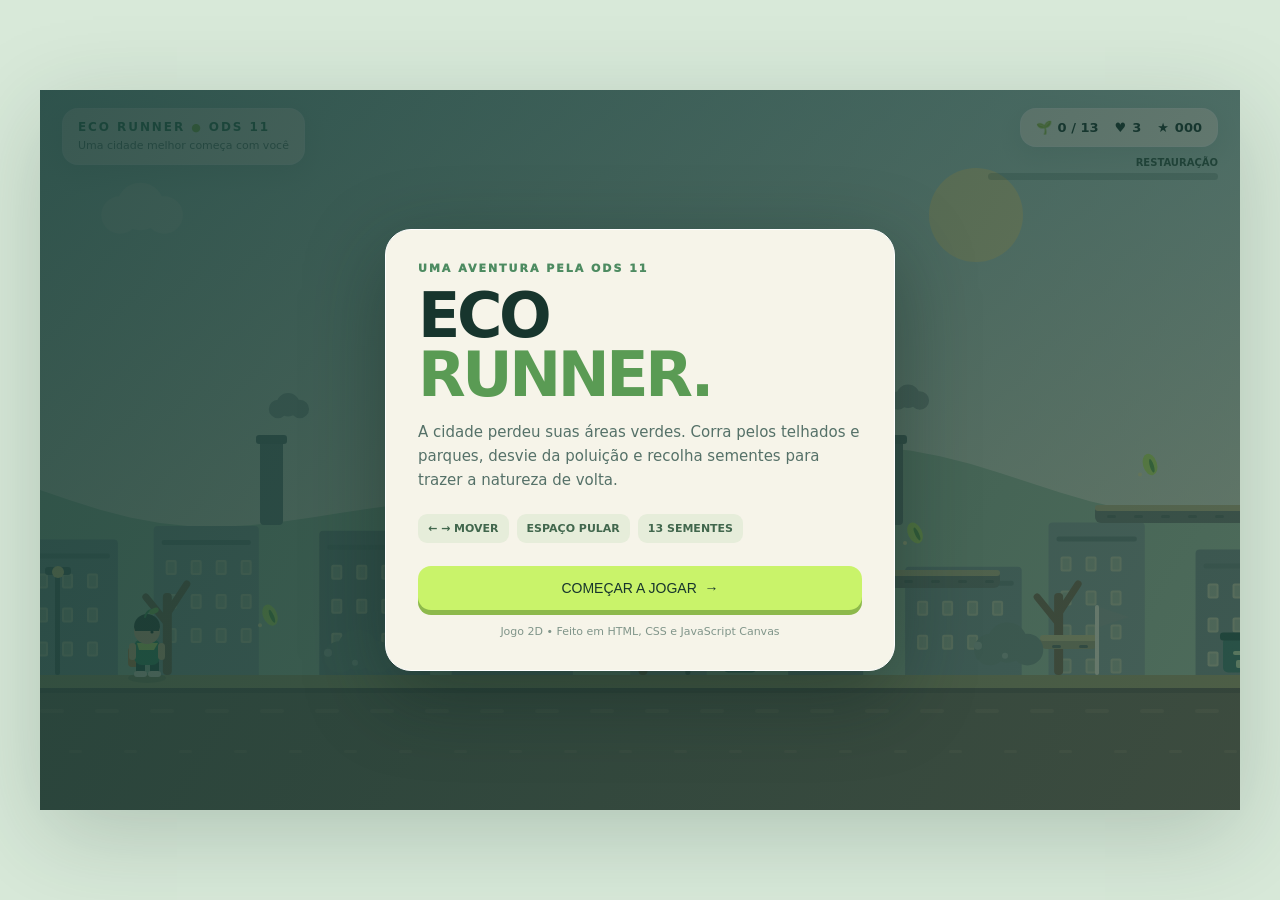
==== commit 1808e72a: "Modulariza o jogo em src/ e corrige meta de sementes e checkpoint - index.html vira casca; código di" ====
--- a/index.html
+++ b/index.html
@@ -5,327 +5,8 @@
     <meta name="viewport" content="width=device-width, initial-scale=1" />
     <title>Eco Runner — Uma cidade melhor começa com você</title>
 
-    <style>
-      :root {
-        --ink: #17352d;
-        --green: #2f7654;
-        --lime: #c9f36a;
-        --cream: #f6f4e9;
-        --muted: #668076;
-        --line: rgba(23, 53, 45, 0.12);
-      }
-
-      * {
-        box-sizing: border-box;
-      }
-
-      html,
-      body {
-        margin: 0;
-        width: 100%;
-        height: 100%;
-        overflow: hidden;
-        background: #d8e9d9;
-        font-family:
-          ui-rounded,
-          "Trebuchet MS",
-          system-ui,
-          -apple-system,
-          sans-serif;
-        color: var(--ink);
-      }
-
-      body {
-        display: grid;
-        place-items: center;
-      }
-
-      #game-wrap {
-        position: relative;
-        width: min(1200px, 100vw);
-        height: min(720px, 100vh);
-        overflow: hidden;
-        background: #b8d9d0;
-        box-shadow: 0 24px 90px #17352d35;
-      }
-
-      canvas {
-        display: block;
-        width: 100%;
-        height: 100%;
-        image-rendering: auto;
-      }
-
-      .topbar {
-        position: absolute;
-        left: 22px;
-        right: 22px;
-        top: 18px;
-        display: flex;
-        justify-content: space-between;
-        align-items: flex-start;
-        gap: 12px;
-        pointer-events: none;
-      }
-
-      .brand,
-      .stats {
-        background: #fffdf0ef;
-        border: 1px solid #ffffffb8;
-        box-shadow: 0 8px 25px #17352d18;
-        border-radius: 16px;
-        padding: 11px 15px;
-      }
-
-      .brand strong {
-        display: block;
-        font-size: 12px;
-        letter-spacing: 0.16em;
-        color: #367858;
-      }
-
-      .brand span {
-        font-size: 11px;
-        color: #6a8278;
-      }
-
-      .stats {
-        display: flex;
-        align-items: center;
-        gap: 14px;
-        font-size: 13px;
-        font-weight: 900;
-        pointer-events: auto;
-      }
-
-      .stat {
-        display: flex;
-        align-items: center;
-        gap: 6px;
-        white-space: nowrap;
-      }
-
-      .stat b {
-        font-variant-numeric: tabular-nums;
-      }
-
-      .hud-btn {
-        border: 1px solid var(--line);
-        background: #e6edda;
-        color: var(--ink);
-        border-radius: 10px;
-        padding: 5px 9px;
-        font-size: 13px;
-        font-weight: 900;
-        cursor: pointer;
-        box-shadow: none;
-        line-height: 1;
-      }
-
-      .hud-btn:hover {
-        background: #d7e5c3;
-        transform: none;
-        box-shadow: none;
-      }
-
-      .hud-btn:active {
-        transform: scale(0.95);
-        box-shadow: none;
-      }
-
-      #toast {
-        position: absolute;
-        top: 104px;
-        left: 50%;
-        transform: translate(-50%, -8px);
-        opacity: 0;
-        max-width: min(560px, 90vw);
-        padding: 10px 18px;
-        border-radius: 999px;
-        background: #17352df2;
-        color: white;
-        font-size: 13px;
-        font-weight: 800;
-        box-shadow: 0 8px 22px #17352d25;
-        transition: 0.25s;
-        pointer-events: none;
-        text-align: center;
-      }
-
-      #toast.show {
-        opacity: 1;
-        transform: translate(-50%, 0);
-      }
-
-      #overlay {
-        position: absolute;
-        inset: 0;
-        display: grid;
-        place-items: center;
-        padding: 20px;
-        background: linear-gradient(120deg, #163b35d9, #17352d9c);
-      }
-
-      .modal {
-        width: min(510px, 100%);
-        padding: 32px;
-        border-radius: 26px;
-        background: var(--cream);
-        box-shadow: 0 24px 80px #0c211c66;
-        border: 1px solid #ffffff;
-      }
-
-      .eyebrow {
-        font-size: 11px;
-        font-weight: 1000;
-        letter-spacing: 0.18em;
-        color: #4d8b61;
-      }
-
-      h1 {
-        font-size: clamp(38px, 7vw, 62px);
-        line-height: 0.94;
-        letter-spacing: -0.055em;
-        margin: 12px 0;
-        color: #17352d;
-      }
-
-      h1 em {
-        font-style: normal;
-        color: #5a9b54;
-      }
-
-      .modal p {
-        font-size: 15px;
-        line-height: 1.6;
-        color: #557168;
-        margin: 16px 0 22px;
-      }
-
-      .tips {
-        display: flex;
-        flex-wrap: wrap;
-        gap: 8px;
-        margin: 0 0 23px;
-      }
-
-      .tips span {
-        font-size: 11px;
-        font-weight: 800;
-        background: #e6edda;
-        color: #41674d;
-        padding: 8px 10px;
-        border-radius: 9px;
-      }
-
-      button {
-        border: 0;
-        border-radius: 13px;
-        padding: 14px 20px;
-        background: #c9f36a;
-        color: #17352d;
-        font: 900 14px inherit;
-        cursor: pointer;
-        box-shadow: 0 5px 0 #8db94b;
-        transition:
-          transform 0.12s,
-          box-shadow 0.12s;
-      }
-
-      button:hover {
-        transform: translateY(-2px);
-        box-shadow: 0 7px 0 #8db94b;
-      }
-
-      button:active {
-        transform: translateY(3px);
-        box-shadow: 0 2px 0 #8db94b;
-      }
-
-      #action {
-        width: 100%;
-        font-size: 14px;
-      }
-
-      .footnote {
-        font-size: 11px;
-        color: #80958a;
-        text-align: center;
-        margin-top: 15px;
-      }
-
-      #mobile-controls {
-        position: absolute;
-        bottom: 17px;
-        left: 18px;
-        right: 18px;
-        display: none;
-        justify-content: space-between;
-        pointer-events: none;
-      }
-
-      .pad {
-        display: flex;
-        gap: 9px;
-      }
-
-      .pad button {
-        pointer-events: auto;
-        width: 55px;
-        height: 55px;
-        border-radius: 17px;
-        padding: 0;
-        font-size: 22px;
-        color: #fff;
-        background: #17352dbb;
-        border: 1px solid #ffffff66;
-        box-shadow: none;
-        touch-action: none;
-      }
-
-      .pad button:active {
-        background: #4e8d5d;
-      }
-
-      @media (max-width: 700px) {
-        #game-wrap {
-          height: 100vh;
-        }
-
-        .topbar {
-          left: 10px;
-          right: 10px;
-          top: 10px;
-        }
-
-        .brand,
-        .stats {
-          padding: 9px 10px;
-          border-radius: 12px;
-        }
-
-        .stats {
-          gap: 8px;
-          font-size: 11px;
-        }
-
-        .brand strong {
-          font-size: 10px;
-        }
-
-        .brand span {
-          font-size: 9px;
-        }
-
-        #mobile-controls {
-          display: flex;
-        }
-
-        .modal {
-          padding: 25px;
-        }
-      }
-    </style>
+    <link rel="stylesheet" href="src/styles.css" />
+    <script type="module" src="src/main.js"></script>
   </head>
 
   <body>
@@ -340,25 +21,9 @@
           <span>Uma cidade melhor começa com você</span>
         </div>
         <div class="stats">
-          <div class="stat">🌱 <b id="seeds">0 / 8</b></div>
+          <div class="stat">🌱 <b id="seeds">0 / 0</b></div>
           <div class="stat">♥ <b id="lives">3</b></div>
           <div class="stat">★ <b id="score">000</b></div>
-          <button
-            class="hud-btn"
-            id="btn-mute"
-            title="Ativar ou silenciar som"
-            aria-label="Alternar som"
-          >
-            🔊
-          </button>
-          <button
-            class="hud-btn"
-            id="btn-restart"
-            title="Reiniciar fase"
-            aria-label="Reiniciar fase"
-          >
-            ↻
-          </button>
         </div>
       </div>
 
@@ -370,17 +35,17 @@
           <h1>ECO<br /><em>RUNNER.</em></h1>
           <p>
             A cidade perdeu suas áreas verdes. Corra pelos telhados e parques,
-            desvie da poluição e recolha 8 sementes para restaurar o ecossistema
-            urbano.
+            desvie da poluição e recolha sementes para trazer a natureza de
+            volta.
           </p>
           <div class="tips">
             <span>← → MOVER</span>
             <span>ESPAÇO PULAR</span>
-            <span>8 SEMENTES = CIDADE VERDE</span>
+            <span id="goal-tip">SEMENTES</span>
           </div>
           <button id="action">COMEÇAR A JOGAR&nbsp; →</button>
           <div class="footnote">
-            Jogo 2D • HTML5 Canvas, Web Audio API e JavaScript
+            Jogo 2D • Feito em HTML, CSS e JavaScript Canvas
           </div>
         </div>
       </div>
@@ -396,989 +61,5 @@
       </div>
     </div>
 
-    <script>
-      (() => {
-        const canvas = document.getElementById("game");
-        const ctx = canvas.getContext("2d");
-        const wrap = document.getElementById("game-wrap");
-        const $ = (id) => document.getElementById(id);
-
-        // --- SISTEMA DE ÁUDIO PROCEDURAL (WEB AUDIO API) ---
-        let audioCtx = null;
-        let muted = false;
-
-        function ensureAudio() {
-          if (!audioCtx) {
-            const Ctx = window.AudioContext || window.webkitAudioContext;
-            if (Ctx) audioCtx = new Ctx();
-          }
-          if (audioCtx && audioCtx.state === "suspended") {
-            audioCtx.resume();
-          }
-        }
-
-        function playTone(
-          freq,
-          endFreq,
-          duration,
-          type = "sine",
-          vol = 0.12,
-          delay = 0,
-        ) {
-          if (muted) return;
-          ensureAudio();
-          if (!audioCtx) return;
-          const now = audioCtx.currentTime + delay;
-          const osc = audioCtx.createOscillator();
-          const gain = audioCtx.createGain();
-          osc.type = type;
-          osc.frequency.setValueAtTime(freq, now);
-          if (endFreq !== freq) {
-            osc.frequency.exponentialRampToValueAtTime(endFreq, now + duration);
-          }
-          gain.gain.setValueAtTime(vol, now);
-          gain.gain.exponentialRampToValueAtTime(0.001, now + duration);
-          osc.connect(gain);
-          gain.connect(audioCtx.destination);
-          osc.start(now);
-          osc.stop(now + duration);
-        }
-
-        const sfx = {
-          jump: () => playTone(260, 520, 0.14, "triangle", 0.11),
-          seed: () => {
-            playTone(587.33, 587.33, 0.09, "sine", 0.12, 0);
-            playTone(880, 880, 0.16, "sine", 0.12, 0.07);
-          },
-          hit: () => playTone(190, 75, 0.25, "sawtooth", 0.12),
-          win: () => {
-            [523.25, 659.25, 783.99, 1046.5].forEach((note, i) => {
-              playTone(note, note, 0.18, "triangle", 0.12, i * 0.09);
-            });
-          },
-        };
-
-        $("btn-mute").addEventListener("click", () => {
-          muted = !muted;
-          $("btn-mute").textContent = muted ? "🔇" : "🔊";
-          if (!muted) sfx.jump();
-        });
-
-        $("btn-restart").addEventListener("click", () => {
-          start();
-        });
-
-        // --- MENSAGENS EDUCATIVAS SOBRE A ODS 11 ---
-        const ODS_MESSAGES = [
-          "ODS 11.7: Áreas verdes públicas reduzem ilhas de calor nas cidades!",
-          "ODS 11.6: Menos fumaça industrial melhora a qualidade do ar urbano.",
-          "ODS 11.2: Transporte limpo e ciclovias diminuem emissões de CO₂.",
-          "ODS 11.6: Gestão correta de resíduos evita enchentes e poluição.",
-          "ODS 11.B: Cidades arborizadas são mais resilientes às mudanças climáticas.",
-          "ODS 11.3: Urbanização sustentável equilibra moradia e meio ambiente.",
-          "ODS 11.A: Preservar parques conecta comunidades e biodiversidade.",
-          "🌳 Meta atingida! A cidade foi reflorestada. Siga até a bandeira!",
-        ];
-
-        const WORLD_H = 720;
-        let W = 1200,
-          H = 720,
-          VW = 1200,
-          DPR = 1,
-          scale = 1;
-        const WORLD_W = 3300,
-          GROUND = 585;
-        let camera = 0,
-          last = 0,
-          toastTime = 0,
-          shakeTime = 0,
-          gameState = "menu";
-
-        const keys = { left: false, right: false, jump: false };
-        let jumpPressed = false;
-
-        const player = {
-          x: 90,
-          y: 0,
-          w: 34,
-          h: 48,
-          vx: 0,
-          vy: 0,
-          onGround: false,
-          face: 1,
-          inv: 0,
-          walk: 0,
-        };
-
-        let seeds = [],
-          hazards = [],
-          platforms = [],
-          decor = [],
-          particles = [];
-        let collected = 0,
-          lives = 3,
-          score = 0,
-          checkpoint = 90;
-
-        const clamp = (v, a, b) => Math.max(a, Math.min(b, v));
-        const rand = (a, b) => a + Math.random() * (b - a);
-        const lerp = (a, b, t) => a + (b - a) * t;
-
-        function lerpHex(hexA, hexB, t) {
-          const a = parseInt(hexA.slice(1), 16);
-          const b = parseInt(hexB.slice(1), 16);
-          const r = Math.round(lerp((a >> 16) & 255, (b >> 16) & 255, t));
-          const g = Math.round(lerp((a >> 8) & 255, (b >> 8) & 255, t));
-          const bl = Math.round(lerp(a & 255, b & 255, t));
-          return `rgb(${r}, ${g}, ${bl})`;
-        }
-
-        function resize() {
-          const r = wrap.getBoundingClientRect();
-          DPR = Math.min(devicePixelRatio || 1, 2);
-          canvas.width = Math.floor(r.width * DPR);
-          canvas.height = Math.floor(r.height * DPR);
-          W = r.width;
-          H = r.height;
-          scale = H / WORLD_H;
-          VW = W / scale;
-          ctx.setTransform(DPR, 0, 0, DPR, 0, 0);
-        }
-        addEventListener("resize", resize);
-        resize();
-
-        function platform(x, y, w, h = 22, type = "concrete") {
-          platforms.push({ x, y, w, h, type });
-        }
-
-        function seed(x, y) {
-          seeds.push({ x, y, r: 10, t: Math.random() * 6, got: false });
-        }
-
-        function hazard(x, y, type = "smog", phaseOffset = Math.random() * 4) {
-          const dims = {
-            bin: { w: 32, h: 35 },
-            smog: { w: 46, h: 28 },
-            vent: { w: 26, h: 148 },
-          };
-          const { w, h } = dims[type] || dims.smog;
-          hazards.push({
-            x,
-            y,
-            w,
-            h,
-            type,
-            phase: phaseOffset,
-          });
-        }
-
-        // Calcula o estado atual do tubo de vapor (ciclo de 4.2 segundos)
-        function getVentState(h, nowSec) {
-          const cycle = 4.2;
-          const t = (nowSec + h.phase) % cycle;
-          if (t < 1.8) {
-            return { state: "idle", height: 0 };
-          }
-          if (t < 2.45) {
-            return { state: "warn", height: 0 };
-          }
-          if (t < 2.65) {
-            const p = (t - 2.45) / 0.2;
-            return { state: "active", height: h.h * p };
-          }
-          if (t < 3.95) {
-            return { state: "active", height: h.h };
-          }
-          const p = 1 - (t - 3.95) / 0.25;
-          return { state: "active", height: Math.max(0, h.h * p) };
-        }
-
-        function buildLevel() {
-          platforms = [];
-          seeds = [];
-          hazards = [];
-          decor = [];
-          particles = [];
-
-          platform(0, GROUND, WORLD_W, 22, "ground");
-          platform(355, 492, 145, 18, "roof");
-          platform(575, 425, 150, 18, "roof");
-          platform(825, 480, 135, 18, "roof");
-          platform(1055, 415, 165, 18, "roof");
-          platform(1320, 490, 150, 18, "roof");
-          platform(1555, 425, 170, 18, "roof");
-          platform(1835, 475, 155, 18, "roof");
-          platform(2075, 405, 170, 18, "roof");
-          platform(2355, 475, 160, 18, "roof");
-          platform(2615, 420, 170, 18, "roof");
-          platform(2895, 485, 175, 18, "roof");
-
-          platform(505, 545, 58, 14, "step");
-          platform(760, 535, 58, 14, "step");
-          platform(1000, 545, 58, 14, "step");
-          platform(1240, 535, 58, 14, "step");
-          platform(1505, 545, 58, 14, "step");
-          platform(1780, 535, 58, 14, "step");
-          platform(2025, 545, 58, 14, "step");
-          platform(2300, 535, 58, 14, "step");
-          platform(2560, 545, 58, 14, "step");
-          platform(2840, 535, 58, 14, "step");
-
-          [
-            [230, 530],
-            [410, 450],
-            [625, 382],
-            [875, 438],
-            [1110, 372],
-            [1370, 448],
-            [1615, 382],
-            [1875, 433],
-            [2135, 362],
-            [2395, 433],
-            [2670, 377],
-            [2950, 443],
-            [3150, 530],
-          ].forEach(([x, y]) => seed(x, y));
-
-          // Perigos: nuvem de fumaça translúcida (smog), lixeira (bin) e tubo subterrâneo de vapor (vent)
-          [
-            [305, GROUND - 38, "smog", 0.2],
-            [535, GROUND, "vent", 0.0],
-            [725, GROUND - 18, "bin", 0],
-            [965, GROUND - 42, "smog", 1.7],
-            [1185, GROUND, "vent", 1.4],
-            [1445, GROUND - 18, "bin", 0],
-            [1695, GROUND - 40, "smog", 2.8],
-            [1965, GROUND, "vent", 0.6],
-            [2220, GROUND - 18, "bin", 0],
-            [2485, GROUND - 42, "smog", 1.1],
-            [2765, GROUND, "vent", 2.2],
-            [3055, GROUND - 38, "smog", 3.1],
-          ].forEach((v) => hazard(...v));
-
-          let treeIndex = 0;
-          for (
-            let x = -40, i = 0;
-            x < WORLD_W + 100;
-            x += rand(115, 185), i++
-          ) {
-            const bw = rand(75, 125),
-              bh = rand(150, 330);
-            decor.push({ type: "building", x, bw, bh, tint: i % 3 });
-            if (i % 2 === 1) {
-              decor.push({
-                type: "deadTree",
-                treeId: treeIndex++,
-                x: x + rand(-20, 20),
-                y: GROUND - 5,
-              });
-            }
-            if (i % 4 === 0) decor.push({ type: "lamp", x: x + 55 });
-          }
-
-          for (let x = 3150; x < WORLD_W; x += 100) {
-            decor.push({ type: "greenTree", x, y: GROUND - 5 });
-          }
-
-          checkpoint = 90;
-          collected = 0;
-          lives = 3;
-          score = 0;
-          shakeTime = 0;
-          player.x = 90;
-          player.y = GROUND - player.h;
-          player.vx = 0;
-          player.vy = 0;
-          player.inv = 0;
-          camera = 0;
-          updateHUD();
-        }
-
-        function updateHUD() {
-          $("seeds").textContent = `${collected} / 8`;
-          $("lives").textContent = lives;
-          $("score").textContent = String(score).padStart(3, "0");
-        }
-
-        function say(text, duration = 3.2) {
-          $("toast").textContent = text;
-          $("toast").classList.add("show");
-          toastTime = duration;
-        }
-
-        function start() {
-          ensureAudio();
-          buildLevel();
-          gameState = "playing";
-          $("overlay").style.display = "none";
-          say("Colete 8 sementes para limpar o ar e reflorestar a cidade!", 3.0);
-        }
-        $("action").addEventListener("click", start);
-
-        function keyDown(e) {
-          const k = e.code;
-          if (["ArrowLeft", "ArrowRight", "ArrowUp", "Space"].includes(k))
-            e.preventDefault();
-          if (k === "ArrowLeft" || k === "KeyA") keys.left = true;
-          if (k === "ArrowRight" || k === "KeyD") keys.right = true;
-          if (k === "Space" || k === "ArrowUp" || k === "KeyW") {
-            if (!keys.jump) jumpPressed = true;
-            keys.jump = true;
-          }
-          if (k === "Enter" && gameState !== "playing") start();
-        }
-
-        function keyUp(e) {
-          const k = e.code;
-          if (k === "ArrowLeft" || k === "KeyA") keys.left = false;
-          if (k === "ArrowRight" || k === "KeyD") keys.right = false;
-          if (k === "Space" || k === "ArrowUp" || k === "KeyW")
-            keys.jump = false;
-        }
-        addEventListener("keydown", keyDown);
-        addEventListener("keyup", keyUp);
-
-        document.querySelectorAll("[data-key]").forEach((b) => {
-          const key = b.dataset.key;
-          b.addEventListener("pointerdown", (e) => {
-            e.preventDefault();
-            if (key === "jump") {
-              if (!keys.jump) jumpPressed = true;
-              keys.jump = true;
-            } else keys[key] = true;
-          });
-          ["pointerup", "pointerleave", "pointercancel"].forEach((ev) =>
-            b.addEventListener(ev, () => {
-              if (key === "jump") keys.jump = false;
-              else keys[key] = false;
-            }),
-          );
-        });
-
-        function rect(x, y, w, h, color, r = 0) {
-          ctx.fillStyle = color;
-          if (r) {
-            ctx.beginPath();
-            ctx.roundRect(x, y, w, h, r);
-            ctx.fill();
-          } else ctx.fillRect(x, y, w, h);
-        }
-
-        function circle(x, y, r, color) {
-          ctx.fillStyle = color;
-          ctx.beginPath();
-          ctx.arc(x, y, r, 0, Math.PI * 2);
-          ctx.fill();
-        }
-
-        function drawCloud(x, y, s = 1, color = "#879b91") {
-          ctx.fillStyle = color;
-          ctx.beginPath();
-          ctx.arc(x, y, 22 * s, 0, Math.PI * 2);
-          ctx.arc(x + 24 * s, y - 10 * s, 28 * s, 0, Math.PI * 2);
-          ctx.arc(x + 52 * s, y, 22 * s, 0, Math.PI * 2);
-          ctx.fill();
-        }
-
-        // Fumaça translúcida em camadas suaves (sem contorno)
-        function drawSmokeHazard(cx, cy, t, phase) {
-          const drift = Math.sin(t * 2.2 + phase) * 5;
-          const pulse = 1 + Math.sin(t * 3.1 + phase) * 0.06;
-
-          ctx.save();
-          ctx.globalAlpha = 0.34;
-          drawCloud(cx - 22 + drift * 0.6, cy + 2, 0.78 * pulse, "#3b4744");
-
-          ctx.globalAlpha = 0.66;
-          drawCloud(cx - 17 + drift, cy, 0.62 * pulse, "#293330");
-
-          ctx.globalAlpha = 0.52;
-          circle(cx - 4 + drift * 1.2, cy - 3, 13 * pulse, "#1f2725");
-          circle(cx + 10 + drift * 0.9, cy + 1, 11 * pulse, "#1f2725");
-
-          for (let i = 0; i < 3; i++) {
-            const cycle = (t * 0.85 + phase + i * 0.33) % 1;
-            const py = cy - 10 - cycle * 28;
-            const px = cx - 10 + i * 10 + Math.sin(t * 4 + i) * 4;
-            ctx.globalAlpha = (1 - cycle) * 0.55;
-            circle(px, py, 5.5 - cycle * 2.5, "#36423f");
-          }
-          ctx.restore();
-        }
-
-        // Tubo vertical em cinza-chumbo industrial descendo reto até o fundo da terra
-        function drawSteamVent(h, nowSec) {
-          const x = h.x - camera;
-          const v = getVentState(h, nowSec);
-          const jitter = v.state === "warn" ? Math.sin(nowSec * 55) * 2.2 : 0;
-          const pipeDepth = WORLD_H - GROUND + 20;
-
-          // Corpo vertical descendo direto pela terra
-          rect(x - 11, GROUND + 5, 22, pipeDepth, "#323b39", 0);
-          // Faixa de reflexo metálico sutil
-          rect(x - 7, GROUND + 5, 5, pipeDepth, "#4a5653", 0);
-          // Anel/junta de reforço no meio do subsolo
-          rect(x - 14, GROUND + 64, 28, 8, "#252c2a", 2);
-
-          // Bocal do tubo na superfície
-          rect(x - 16 + jitter, GROUND - 8, 32, 13, "#3c4744", 3);
-          rect(x - 13 + jitter, GROUND - 11, 26, 4, "#232a28", 2);
-
-          // Aviso antes do disparo (faíscas quentes e vapor inicial)
-          if (v.state === "warn") {
-            circle(x, GROUND - 15, 4, "#f97316");
-            circle(x, GROUND - 15, 2, "#fde047");
-            ctx.save();
-            ctx.globalAlpha = 0.5;
-            circle(x - 6, GROUND - 20, 4.5, "#cbd5e1");
-            circle(x + 7, GROUND - 18, 4, "#cbd5e1");
-            ctx.restore();
-          }
-
-          // Coluna de vapor alta com núcleo vermelho-alaranjado de calor
-          if (v.state === "active" && v.height > 4) {
-            const topY = GROUND - 10 - v.height;
-            const wobble = Math.sin(nowSec * 14) * 2.5;
-            ctx.save();
-
-            // Camada externa de fumaça/vapor
-            ctx.globalAlpha = 0.42;
-            rect(x - 17, topY + 6, 34, Math.max(0, v.height - 6), "#64748b", 13);
-
-            // Corpo principal do vapor
-            ctx.globalAlpha = 0.62;
-            rect(x - 11, topY, 22, v.height, "#475569", 10);
-
-            // Núcleo vermelho-alaranjado superaquecido no centro do vapor
-            const heatH = v.height * 0.78;
-            const heatGrad = ctx.createLinearGradient(
-              0,
-              GROUND - 10,
-              0,
-              GROUND - 10 - heatH,
-            );
-            heatGrad.addColorStop(0, "rgba(239, 68, 68, 0.85)");
-            heatGrad.addColorStop(0.55, "rgba(249, 115, 22, 0.65)");
-            heatGrad.addColorStop(1, "rgba(250, 204, 21, 0.0)");
-            ctx.globalAlpha = 1;
-            ctx.fillStyle = heatGrad;
-            ctx.beginPath();
-            ctx.roundRect(x - 6, GROUND - 10 - heatH, 12, heatH, 6);
-            ctx.fill();
-
-            // Nuvem borbulhante no topo da coluna
-            ctx.globalAlpha = 0.72;
-            circle(x - 8 + wobble, topY + 4, 12, "#526070");
-            circle(x + 8 - wobble, topY + 4, 12, "#526070");
-            circle(x, topY - 3, 13, "#6e7e91");
-
-            ctx.restore();
-          }
-        }
-
-        function drawBackground() {
-          const progress = clamp(collected / 8, 0, 1);
-
-          const sky = ctx.createLinearGradient(0, 0, 0, WORLD_H);
-          sky.addColorStop(0, lerpHex("#b8d9d0", "#7ec8e3", progress));
-          sky.addColorStop(0.72, lerpHex("#e8e5c9", "#d6f3e4", progress));
-          sky.addColorStop(1, lerpHex("#d3cda9", "#bce3c5", progress));
-          ctx.fillStyle = sky;
-          ctx.fillRect(0, 0, VW + 10, WORLD_H);
-
-          circle(VW * 0.78, 125, 47, lerpHex("#f6e9a9", "#fff3a1", progress));
-          const cloudColor = lerpHex("#dce8d9", "#ffffff", progress);
-          const span = VW + 220;
-          drawCloud(
-            ((((160 - camera * 0.16) % span) + span) % span) - 90,
-            125,
-            0.85,
-            cloudColor,
-          );
-          drawCloud(
-            ((((690 - camera * 0.12) % span) + span) % span) - 90,
-            205,
-            0.65,
-            cloudColor,
-          );
-
-          ctx.fillStyle = lerpHex("#a8c4a5", "#6eb875", progress);
-          ctx.beginPath();
-          ctx.moveTo(-10, 440);
-          for (let x = 0; x <= VW + 40; x += 25) {
-            ctx.lineTo(
-              x,
-              400 +
-                Math.sin((x + camera * 0.12) * 0.006) * 32 +
-                Math.sin((x + camera * 0.12) * 0.013) * 12,
-            );
-          }
-          ctx.lineTo(VW + 40, GROUND + 10);
-          ctx.lineTo(-10, GROUND + 10);
-          ctx.closePath();
-          ctx.fill();
-
-          for (const d of decor) {
-            if (d.type !== "building") continue;
-            const x = d.x - camera * 0.42;
-            if (x < -180 || x > VW + 180) continue;
-            const y = GROUND - d.bh * 0.48;
-            const color = ["#879c96", "#91a49c", "#7e928c"][d.tint];
-            rect(x, y, d.bw, d.bh, color, 4);
-            rect(x + 8, y + 14, d.bw - 16, 5, "#718780", 2);
-            for (let wy = y + 34; wy < GROUND - 15; wy += 34) {
-              for (let wx = x + 12; wx < x + d.bw - 12; wx += 25) {
-                rect(wx, wy, 11, 15, "#c6c9a8", 2);
-                rect(wx + 2, wy + 2, 7, 11, "#aab89f", 1);
-              }
-            }
-          }
-
-          const smokeAlpha = clamp(1 - progress * 1.15, 0, 1);
-          for (let x = 220; x < WORLD_W; x += 620) {
-            const sx = x - camera * 0.42;
-            if (sx > -40 && sx < VW + 40) {
-              rect(sx, GROUND - 235, 23, 85, "#71847e", 4);
-              rect(sx - 4, GROUND - 240, 31, 9, "#657973", 3);
-              if (smokeAlpha > 0.02) {
-                ctx.save();
-                ctx.globalAlpha = smokeAlpha;
-                drawCloud(
-                  sx + 18,
-                  GROUND - 270 + Math.sin(performance.now() * 0.0005 + x) * 5,
-                  0.42,
-                  "#9eaaa0",
-                );
-                ctx.restore();
-              }
-            }
-          }
-        }
-
-        function drawGreenTree(x) {
-          rect(x, GROUND - 70, 12, 70, "#795a3e", 4);
-          circle(x + 6, GROUND - 88, 27, "#64a95c");
-          circle(x - 9, GROUND - 75, 18, "#83bd69");
-          circle(x + 22, GROUND - 73, 19, "#4f9857");
-        }
-
-        function drawDecor() {
-          const progress = clamp(collected / 8, 0, 1);
-          const deadTrees = decor.filter((d) => d.type === "deadTree");
-          const restoredCount = Math.floor(deadTrees.length * progress);
-
-          for (const d of decor) {
-            const x = d.x - camera;
-            if (x < -90 || x > VW + 90) continue;
-
-            if (d.type === "deadTree") {
-              if (d.treeId < restoredCount) {
-                drawGreenTree(x);
-              } else {
-                rect(x, GROUND - 82, 9, 82, "#826b50", 4);
-                ctx.strokeStyle = "#826b50";
-                ctx.lineWidth = 7;
-                ctx.lineCap = "round";
-                ctx.beginPath();
-                ctx.moveTo(x + 4, GROUND - 52);
-                ctx.lineTo(x - 17, GROUND - 78);
-                ctx.moveTo(x + 5, GROUND - 62);
-                ctx.lineTo(x + 24, GROUND - 91);
-                ctx.stroke();
-              }
-            } else if (d.type === "greenTree") {
-              drawGreenTree(x);
-            } else if (d.type === "lamp") {
-              rect(x, GROUND - 105, 5, 105, "#596f68", 2);
-              rect(x - 10, GROUND - 108, 26, 8, "#596f68", 3);
-              circle(x + 3, GROUND - 103, 6, "#f3d98a");
-            }
-          }
-        }
-
-        function drawWorld() {
-          const progress = clamp(collected / 8, 0, 1);
-          const nowSec = performance.now() * 0.001;
-
-          // Camada de terra e grama minimalista
-          rect(-10, GROUND, VW + 20, WORLD_H - GROUND + 20, "#786f5b");
-          rect(
-            -10,
-            GROUND,
-            VW + 20,
-            13,
-            lerpHex("#a6a16f", "#64a95c", progress),
-          );
-          rect(-10, GROUND + 13, VW + 20, 5, "#655e50");
-
-          // Detalhes sutis de solo
-          for (
-            let x = Math.floor(camera / 55) * 55;
-            x < camera + VW + 60;
-            x += 55
-          ) {
-            const sx = x - camera;
-            rect(sx, GROUND + 36, 24, 4, "#897d65", 2);
-            rect(sx + 29, GROUND + 86, 13, 3, "#897d65", 2);
-          }
-
-          platforms.forEach((p) => {
-            const x = p.x - camera;
-            if (x + p.w < 0 || x > VW) return;
-            if (p.type === "ground") return;
-            rect(
-              x,
-              p.y,
-              p.w,
-              p.h,
-              p.type === "step" ? "#a7a17a" : "#777f75",
-              6,
-            );
-            rect(x, p.y, p.w, 6, p.type === "step" ? "#d0c58d" : "#c3b887", 4);
-            for (let sx = x + 12; sx < x + p.w - 8; sx += 27) {
-              rect(sx, p.y + 10, 9, 3, "#626f66", 2);
-            }
-          });
-
-          hazards.forEach((h) => {
-            const x = h.x - camera;
-            if (x < -110 || x > VW + 110) return;
-            if (h.type === "bin") {
-              rect(x - h.w / 2, h.y - h.h / 2, h.w, h.h, "#c45d3b", 5);
-              rect(
-                x - h.w / 2 - 3,
-                h.y - h.h / 2 - 5,
-                h.w + 6,
-                8,
-                "#943e23",
-                3,
-              );
-              rect(x - 7, h.y - 4, 14, 4, "#fde68a", 2);
-              rect(x - 4, h.y + 5, 8, 8, "#fde68a", 2);
-            } else if (h.type === "vent") {
-              drawSteamVent(h, nowSec);
-            } else {
-              const bob = Math.sin(nowSec * 2.4 + h.phase) * 5;
-              drawSmokeHazard(x, h.y + bob, nowSec, h.phase);
-            }
-          });
-
-          seeds.forEach((s) => {
-            if (s.got) return;
-            const x = s.x - camera;
-            const y = s.y + Math.sin(performance.now() * 0.003 + s.t) * 5;
-            if (x < -30 || x > VW + 30) return;
-            ctx.save();
-            ctx.translate(x, y);
-            ctx.rotate(Math.sin(performance.now() * 0.002 + s.t) * 0.18);
-            ctx.fillStyle = "#c8ef65";
-            ctx.beginPath();
-            ctx.ellipse(0, 0, 7, 11, -0.45, 0, Math.PI * 2);
-            ctx.fill();
-            ctx.fillStyle = "#6aab4e";
-            ctx.beginPath();
-            ctx.ellipse(2, 1, 2, 7, -0.45, 0, Math.PI * 2);
-            ctx.fill();
-            ctx.restore();
-            circle(x - 10, y + 10, 2, "#f6e9a9");
-          });
-
-          particles.forEach((p) => {
-            circle(p.x - camera, p.y, p.r, p.color);
-          });
-
-          const fx = WORLD_W - 115 - camera;
-          if (fx > -100 && fx < VW + 100) {
-            rect(fx, GROUND - 125, 7, 125, "#f6f0d9", 3);
-            ctx.fillStyle = collected >= 8 ? "#4d9b63" : "#9aa89e";
-            ctx.beginPath();
-            ctx.moveTo(fx + 7, GROUND - 123);
-            ctx.lineTo(fx + 74, GROUND - 102);
-            ctx.lineTo(fx + 7, GROUND - 80);
-            ctx.fill();
-            rect(fx - 45, GROUND - 7, 100, 7, "#4e9860", 4);
-          }
-        }
-
-        function drawPlayer() {
-          const x = player.x - camera;
-          const y = player.y;
-          if (player.inv > 0 && Math.floor(performance.now() / 90) % 2 === 0)
-            return;
-
-          ctx.save();
-          ctx.translate(x + player.w / 2, y + player.h / 2);
-          if (player.face < 0) ctx.scale(-1, 1);
-          const run = player.onGround ? Math.sin(player.walk) * 3 : 0;
-
-          ctx.fillStyle = "#314b3d35";
-          ctx.beginPath();
-          ctx.ellipse(0, player.h / 2 + 3, 19, 5, 0, 0, Math.PI * 2);
-          ctx.fill();
-
-          rect(-19, -4, 11, 20, "#d18c4c", 4);
-          rect(-11, 8 + run, 9, 16, "#315b4c", 4);
-          rect(3, 8 - run, 9, 16, "#315b4c", 4);
-          rect(-13, 20 + run, 13, 6, "#e9e2c9", 3);
-          rect(1, 20 - run, 13, 6, "#e9e2c9", 3);
-          rect(-13, -12, 26, 26, "#3f9668", 8);
-          rect(-18, -8, 7, 17, "#e9c18c", 4);
-          rect(11, -8, 7, 17, "#e9c18c", 4);
-
-          ctx.fillStyle = "#d5f06d";
-          ctx.beginPath();
-          ctx.moveTo(-10, -8);
-          ctx.lineTo(11, -8);
-          ctx.lineTo(7, -1);
-          ctx.lineTo(-8, -1);
-          ctx.fill();
-
-          circle(0, -20, 13, "#e8bd91");
-          ctx.fillStyle = "#394b3e";
-          ctx.beginPath();
-          ctx.arc(0, -24, 13, Math.PI, Math.PI * 2);
-          ctx.lineTo(12, -20);
-          ctx.lineTo(-12, -20);
-          ctx.fill();
-          circle(5, -19, 1.6, "#24352d");
-
-          ctx.strokeStyle = "#4d965a";
-          ctx.lineWidth = 2;
-          ctx.beginPath();
-          ctx.moveTo(-2, -34);
-          ctx.quadraticCurveTo(1, -44, 9, -39);
-          ctx.stroke();
-          ctx.fillStyle = "#8fc65a";
-          ctx.beginPath();
-          ctx.ellipse(7, -40, 5, 2.8, -0.4, 0, Math.PI * 2);
-          ctx.fill();
-          ctx.restore();
-        }
-
-        function collideAndUpdate(dt) {
-          const prevBottom = player.y + player.h;
-          player.vx = (keys.right ? 245 : 0) - (keys.left ? 245 : 0);
-          if (player.vx !== 0) player.face = Math.sign(player.vx);
-          player.x += player.vx * dt;
-          player.x = clamp(player.x, 0, WORLD_W - player.w);
-
-          player.vy += 1450 * dt;
-          player.y += player.vy * dt;
-          player.onGround = false;
-
-          for (const p of platforms) {
-            if (p.type === "ground") continue;
-            const overlapX = player.x + player.w > p.x && player.x < p.x + p.w;
-            const nowBottom = player.y + player.h;
-            if (
-              overlapX &&
-              player.vy >= 0 &&
-              prevBottom <= p.y + 5 &&
-              nowBottom >= p.y
-            ) {
-              player.y = p.y - player.h;
-              player.vy = 0;
-              player.onGround = true;
-            }
-          }
-
-          if (player.y + player.h >= GROUND) {
-            player.y = GROUND - player.h;
-            player.vy = 0;
-            player.onGround = true;
-          }
-
-          if (jumpPressed && player.onGround) {
-            player.vy = -570;
-            player.onGround = false;
-            sfx.jump();
-          }
-          jumpPressed = false;
-
-          if (Math.abs(player.vx) > 0 && player.onGround)
-            player.walk += dt * 13;
-          if (player.inv > 0) player.inv -= dt;
-          if (shakeTime > 0) shakeTime -= dt;
-
-          for (const s of seeds) {
-            if (s.got) continue;
-            const dx = player.x + player.w / 2 - s.x;
-            const dy = player.y + player.h / 2 - s.y;
-            if (dx * dx + dy * dy < 34 * 34) {
-              s.got = true;
-              collected++;
-              score += 100;
-              sfx.seed();
-              updateHUD();
-              for (let i = 0; i < 12; i++) {
-                particles.push({
-                  x: s.x,
-                  y: s.y,
-                  vx: rand(-80, 80),
-                  vy: rand(-140, -25),
-                  life: 0.7,
-                  r: rand(2.5, 4.5),
-                  color: "#c9f36a",
-                });
-              }
-              const msg =
-                ODS_MESSAGES[Math.min(collected - 1, ODS_MESSAGES.length - 1)];
-              say(msg, 3.6);
-            }
-          }
-
-          const nowSec = performance.now() * 0.001;
-          for (const h of hazards) {
-            if (player.inv > 0) break;
-
-            if (h.type === "vent") {
-              const v = getVentState(h, nowSec);
-              if (v.state === "active" && v.height > 12) {
-                const hx = h.x - h.w / 2;
-                const hy = GROUND - 10 - v.height;
-                if (
-                  player.x + player.w - 6 > hx &&
-                  player.x + 6 < hx + h.w &&
-                  player.y + player.h - 4 > hy &&
-                  player.y + 6 < GROUND - 10
-                ) {
-                  hit();
-                  break;
-                }
-              }
-            } else {
-              const hx = h.x - h.w / 2,
-                hy = h.y - h.h / 2;
-              if (
-                player.x + player.w - 6 > hx &&
-                player.x + 6 < hx + h.w &&
-                player.y + player.h - 4 > hy &&
-                player.y + 6 < hy + h.h
-              ) {
-                hit();
-                break;
-              }
-            }
-          }
-
-          if (player.y > WORLD_H + 100) hit();
-
-          particles = particles.filter((p) => p.life > 0);
-          particles.forEach((p) => {
-            p.x += p.vx * dt;
-            p.y += p.vy * dt;
-            p.vy += 260 * dt;
-            p.life -= dt;
-          });
-
-          if (player.x > WORLD_W - 100) {
-            if (collected >= 8) {
-              finish();
-            } else if (toastTime <= 0) {
-              say(
-                `Faltam ${8 - collected} semente(s) para restaurar a cidade!`,
-                2.0,
-              );
-            }
-          }
-          camera = clamp(player.x - VW * 0.34, 0, Math.max(0, WORLD_W - VW));
-        }
-
-        function hit() {
-          if (player.inv > 0) return;
-          lives--;
-          shakeTime = 0.25;
-          sfx.hit();
-          updateHUD();
-          if (lives <= 0) {
-            gameState = "over";
-            showOverlay(
-              "FIM DE JOGO",
-              "A cidade ainda precisa da sua ajuda. Tente novamente e recolha as 8 sementes para recuperar o parque.",
-              "TENTAR DE NOVO",
-            );
-          } else {
-            player.x = Math.max(checkpoint, player.x - 170);
-            player.y = GROUND - player.h;
-            player.vy = 0;
-            player.inv = 1.5;
-            say("Cuidado com a poluição! Você perdeu uma vida.", 2.4);
-          }
-        }
-
-        function finish() {
-          gameState = "won";
-          sfx.win();
-          showOverlay(
-            "CIDADE RENOVADA!",
-            `Você recuperou a cidade com ${score} pontos e mostrou como áreas verdes e ar limpo transformam comunidades (ODS 11).`,
-            "JOGAR NOVAMENTE",
-          );
-        }
-
-        function showOverlay(title, text, button) {
-          $("overlay").style.display = "grid";
-          const modal = $("overlay").querySelector(".modal");
-          modal.querySelector("h1").innerHTML =
-            title === "CIDADE RENOVADA!"
-              ? "CIDADE<br><em>RENOVADA!</em>"
-              : title === "FIM DE JOGO"
-                ? "FIM DE<br><em>JOGO.</em>"
-                : "ECO<br><em>RUNNER.</em>";
-          modal.querySelector("p").textContent = text;
-          $("action").textContent = button + "  →";
-        }
-
-        function drawProgress() {
-          const barW = Math.min(230, VW * 0.3);
-          const x = VW - barW - 22;
-          const y = 108;
-          const pct = clamp(collected / 8, 0, 1);
-          rect(x, y, barW, 7, "#17352d35", 5);
-          rect(x, y, barW * pct, 7, "#8bbf50", 5);
-          ctx.fillStyle = "#365c4b";
-          ctx.font = "800 10px system-ui";
-          ctx.textAlign = "right";
-          ctx.fillText(
-            `RESTAURAÇÃO URBANA: ${Math.round(pct * 100)}%`,
-            VW - 22,
-            y - 7,
-          );
-        }
-
-        function render() {
-          ctx.clearRect(0, 0, W, H);
-          ctx.save();
-          ctx.scale(scale, scale);
-          if (shakeTime > 0) {
-            const mag = shakeTime * 22;
-            ctx.translate(rand(-mag, mag), rand(-mag, mag));
-          }
-          drawBackground();
-          drawDecor();
-          drawWorld();
-          drawPlayer();
-          drawProgress();
-          ctx.restore();
-        }
-
-        function loop(t) {
-          const dt = Math.min((t - last) / 1000 || 0, 0.033);
-          last = t;
-          if (gameState === "playing") {
-            collideAndUpdate(dt);
-            if (toastTime > 0) {
-              toastTime -= dt;
-              if (toastTime <= 0) $("toast").classList.remove("show");
-            }
-          }
-          render();
-          requestAnimationFrame(loop);
-        }
-
-        buildLevel();
-        requestAnimationFrame(loop);
-      })();
-    </script>
   </body>
 </html>
--- a/src/styles.css
+++ b/src/styles.css
@@ -0,0 +1,292 @@
+:root {
+  --ink: #17352d;
+  --green: #2f7654;
+  --lime: #c9f36a;
+  --cream: #f6f4e9;
+  --muted: #668076;
+  --line: rgba(23, 53, 45, 0.12);
+}
+
+* {
+  box-sizing: border-box;
+}
+
+html,
+body {
+  margin: 0;
+  width: 100%;
+  height: 100%;
+  overflow: hidden;
+  background: #d8e9d9;
+  font-family:
+    ui-rounded,
+    "Trebuchet MS",
+    system-ui,
+    -apple-system,
+    sans-serif;
+  color: var(--ink);
+}
+
+body {
+  display: grid;
+  place-items: center;
+}
+
+#game-wrap {
+  position: relative;
+  width: min(1200px, 100vw);
+  height: min(720px, 100vh);
+  overflow: hidden;
+  background: #b8d9d0;
+  box-shadow: 0 24px 90px #17352d35;
+}
+
+canvas {
+  display: block;
+  width: 100%;
+  height: 100%;
+  image-rendering: auto;
+}
+
+.topbar {
+  position: absolute;
+  left: 22px;
+  right: 22px;
+  top: 18px;
+  display: flex;
+  justify-content: space-between;
+  align-items: flex-start;
+  gap: 12px;
+  pointer-events: none;
+}
+
+.brand,
+.stats {
+  background: #fffdf0ef;
+  border: 1px solid #ffffffb8;
+  box-shadow: 0 8px 25px #17352d18;
+  border-radius: 16px;
+  padding: 11px 15px;
+}
+
+.brand strong {
+  display: block;
+  font-size: 12px;
+  letter-spacing: 0.16em;
+  color: #367858;
+}
+
+.brand span {
+  font-size: 11px;
+  color: #6a8278;
+}
+
+.stats {
+  display: flex;
+  gap: 16px;
+  font-size: 13px;
+  font-weight: 900;
+}
+
+.stat {
+  display: flex;
+  align-items: center;
+  gap: 6px;
+  white-space: nowrap;
+}
+
+.stat b {
+  font-variant-numeric: tabular-nums;
+}
+
+#toast {
+  position: absolute;
+  top: 94px;
+  left: 50%;
+  transform: translate(-50%, -8px);
+  opacity: 0;
+  padding: 10px 17px;
+  border-radius: 999px;
+  background: #17352ded;
+  color: white;
+  font-size: 13px;
+  font-weight: 800;
+  box-shadow: 0 8px 22px #17352d25;
+  transition: 0.2s;
+  pointer-events: none;
+  text-align: center;
+}
+
+#toast.show {
+  opacity: 1;
+  transform: translate(-50%, 0);
+}
+
+#overlay {
+  position: absolute;
+  inset: 0;
+  display: grid;
+  place-items: center;
+  padding: 20px;
+  background: linear-gradient(120deg, #163b35d9, #17352d9c);
+}
+
+.modal {
+  width: min(510px, 100%);
+  padding: 32px;
+  border-radius: 26px;
+  background: var(--cream);
+  box-shadow: 0 24px 80px #0c211c66;
+  border: 1px solid #ffffff;
+}
+
+.eyebrow {
+  font-size: 11px;
+  font-weight: 1000;
+  letter-spacing: 0.18em;
+  color: #4d8b61;
+}
+
+h1 {
+  font-size: clamp(38px, 7vw, 62px);
+  line-height: 0.94;
+  letter-spacing: -0.055em;
+  margin: 12px 0;
+  color: #17352d;
+}
+
+h1 em {
+  font-style: normal;
+  color: #5a9b54;
+}
+
+.modal p {
+  font-size: 15px;
+  line-height: 1.6;
+  color: #557168;
+  margin: 16px 0 22px;
+}
+
+.tips {
+  display: flex;
+  flex-wrap: wrap;
+  gap: 8px;
+  margin: 0 0 23px;
+}
+
+.tips span {
+  font-size: 11px;
+  font-weight: 800;
+  background: #e6edda;
+  color: #41674d;
+  padding: 8px 10px;
+  border-radius: 9px;
+}
+
+button {
+  border: 0;
+  border-radius: 13px;
+  padding: 14px 20px;
+  background: #c9f36a;
+  color: #17352d;
+  font: 900 14px inherit;
+  cursor: pointer;
+  box-shadow: 0 5px 0 #8db94b;
+  transition:
+    transform 0.12s,
+    box-shadow 0.12s;
+}
+
+button:hover {
+  transform: translateY(-2px);
+  box-shadow: 0 7px 0 #8db94b;
+}
+
+button:active {
+  transform: translateY(3px);
+  box-shadow: 0 2px 0 #8db94b;
+}
+
+#action {
+  width: 100%;
+  font-size: 14px;
+}
+
+.footnote {
+  font-size: 11px;
+  color: #80958a;
+  text-align: center;
+  margin-top: 15px;
+}
+
+#mobile-controls {
+  position: absolute;
+  bottom: 17px;
+  left: 18px;
+  right: 18px;
+  display: none;
+  justify-content: space-between;
+  pointer-events: none;
+}
+
+.pad {
+  display: flex;
+  gap: 9px;
+}
+
+.pad button {
+  pointer-events: auto;
+  width: 55px;
+  height: 55px;
+  border-radius: 17px;
+  padding: 0;
+  font-size: 22px;
+  color: #fff;
+  background: #17352dbb;
+  border: 1px solid #ffffff66;
+  box-shadow: none;
+  touch-action: none;
+}
+
+.pad button:active {
+  background: #4e8d5d;
+}
+
+@media (max-width: 700px) {
+  #game-wrap {
+    height: 100vh;
+  }
+
+  .topbar {
+    left: 10px;
+    right: 10px;
+    top: 10px;
+  }
+
+  .brand,
+  .stats {
+    padding: 9px 10px;
+    border-radius: 12px;
+  }
+
+  .stats {
+    gap: 9px;
+    font-size: 11px;
+  }
+
+  .brand strong {
+    font-size: 10px;
+  }
+
+  .brand span {
+    font-size: 9px;
+  }
+
+  #mobile-controls {
+    display: flex;
+  }
+
+  .modal {
+    padding: 25px;
+  }
+}
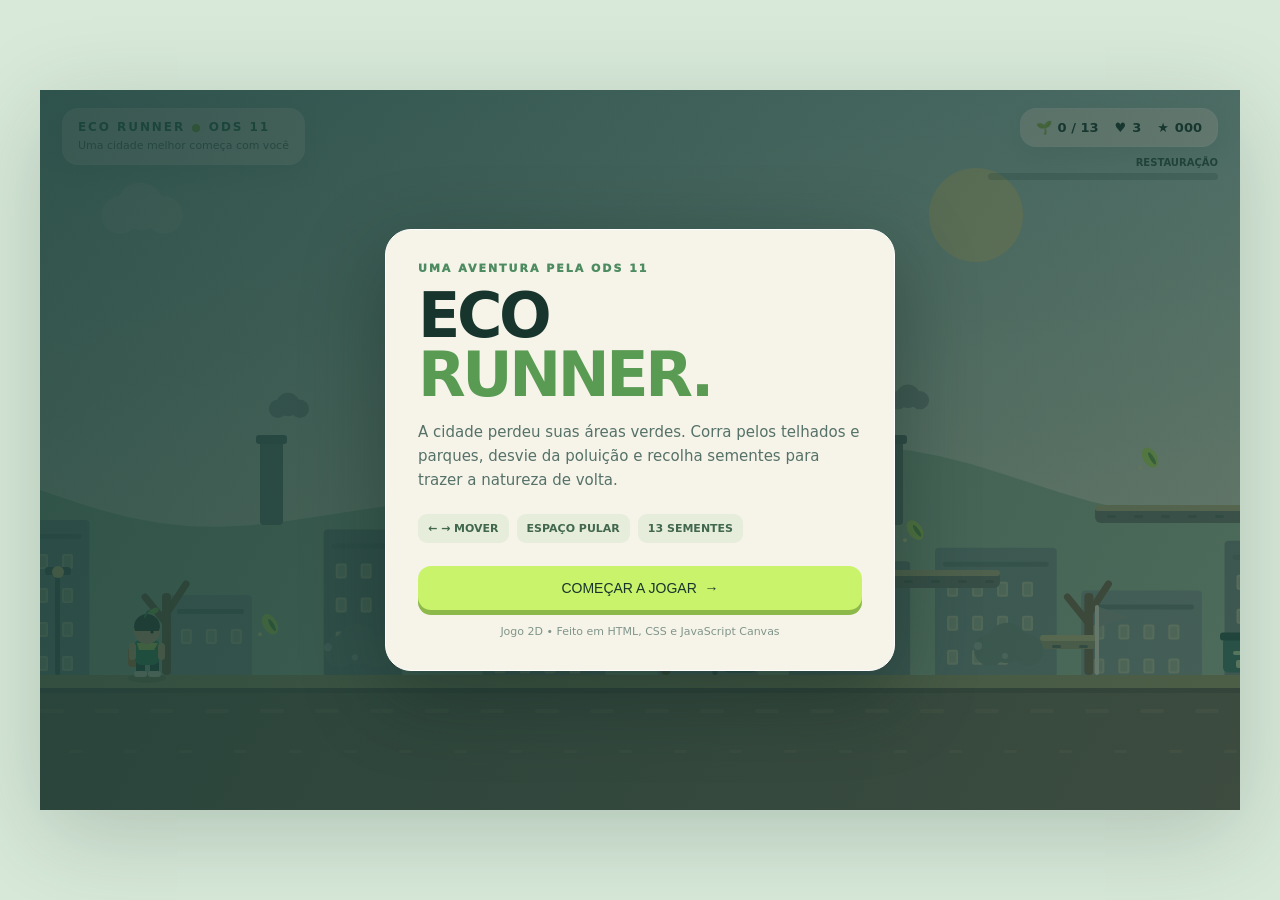
==== commit 5d837a8b: "Adiciona fase de enchente com alerta da Defesa Civil e resgate (ODS 11.5) - fase-2 (Bairro ribeirinh" ====
--- a/index.html
+++ b/index.html
@@ -21,13 +21,16 @@
           <span>Uma cidade melhor começa com você</span>
         </div>
         <div class="stats">
-          <div class="stat">🌱 <b id="seeds">0 / 0</b></div>
+          <div class="stat" id="seed-stat">🌱 <b id="seeds">0 / 0</b></div>
+          <div class="stat" id="res-stat" hidden>🏠 <b id="rescued">0 / 0</b></div>
           <div class="stat">♥ <b id="lives">3</b></div>
           <div class="stat">★ <b id="score">000</b></div>
         </div>
       </div>
 
       <div id="toast"></div>
+
+      <div id="alert" role="alert"><b></b><span></span></div>
 
       <div id="overlay">
         <div class="modal">
--- a/src/styles.css
+++ b/src/styles.css
@@ -99,6 +99,56 @@
   font-variant-numeric: tabular-nums;
 }
 
+.stat[hidden] {
+  display: none;
+}
+
+#alert {
+  position: absolute;
+  top: 18px;
+  left: 50%;
+  transform: translateX(-50%);
+  display: none;
+  flex-direction: column;
+  align-items: center;
+  max-width: min(440px, 44vw);
+  padding: 9px 18px;
+  border-radius: 14px;
+  color: white;
+  text-align: center;
+  box-shadow: 0 8px 22px #17352d30;
+  pointer-events: none;
+}
+
+#alert.show {
+  display: flex;
+}
+
+#alert b {
+  font-size: 12px;
+  letter-spacing: 0.1em;
+}
+
+#alert span {
+  font-size: 12px;
+  font-weight: 700;
+}
+
+#alert.warn {
+  background: #d98a1fed;
+  animation: pulse 0.9s ease-in-out infinite alternate;
+}
+
+#alert.danger {
+  background: #c24238ed;
+}
+
+@keyframes pulse {
+  to {
+    background: #e5532aed;
+  }
+}
+
 #toast {
   position: absolute;
   top: 94px;
@@ -282,6 +332,15 @@
     font-size: 9px;
   }
 
+  #alert {
+    top: 70px;
+    max-width: 86vw;
+  }
+
+  #toast {
+    top: 138px;
+  }
+
   #mobile-controls {
     display: flex;
   }
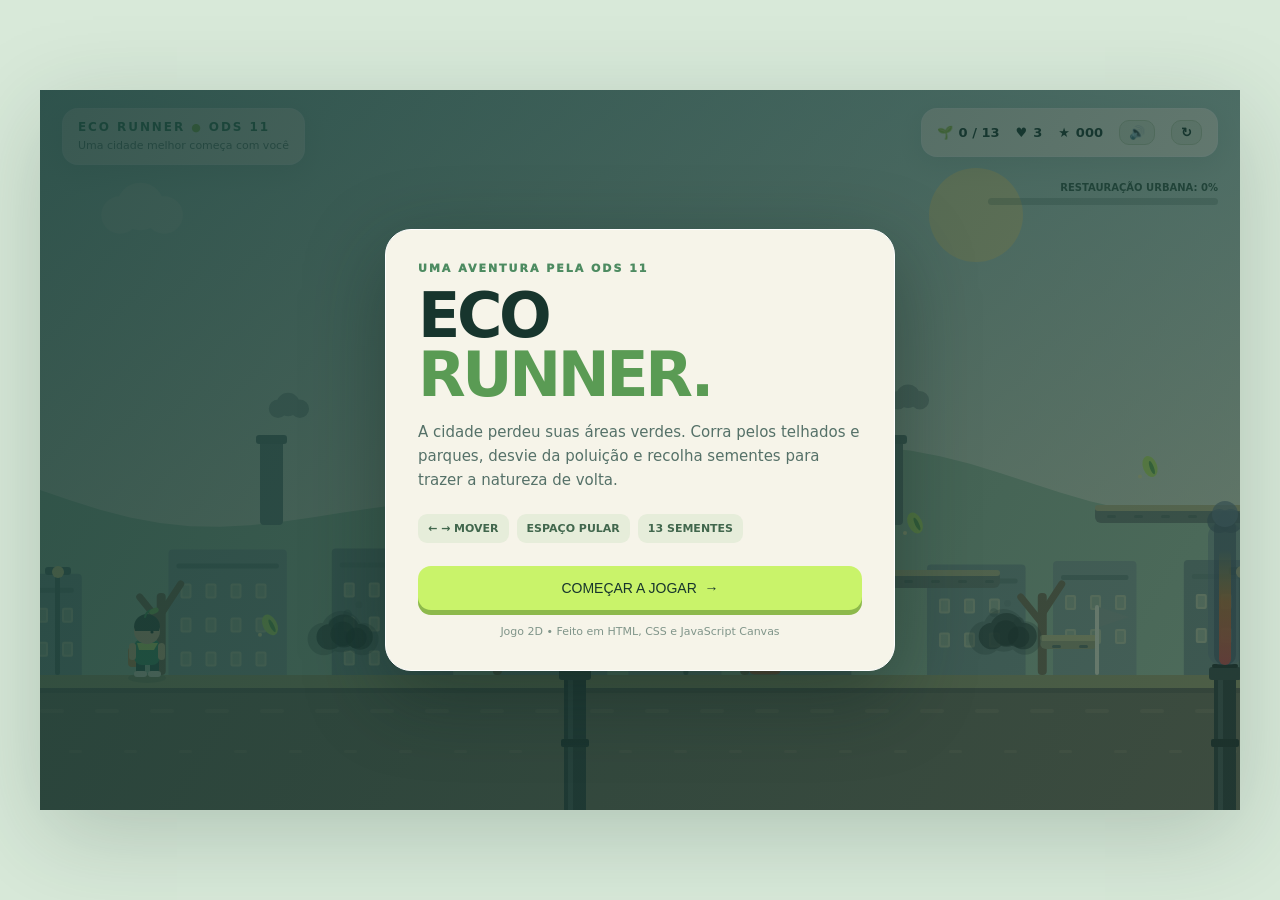
==== commit 807071bf: "Porta áudio, restauração dinâmica e extras da branch audio-visuals-and-hazards Recursos que ficaram " ====
--- a/index.html
+++ b/index.html
@@ -21,16 +21,15 @@
           <span>Uma cidade melhor começa com você</span>
         </div>
         <div class="stats">
-          <div class="stat" id="seed-stat">🌱 <b id="seeds">0 / 0</b></div>
-          <div class="stat" id="res-stat" hidden>🏠 <b id="rescued">0 / 0</b></div>
+          <div class="stat">🌱 <b id="seeds">0 / 0</b></div>
           <div class="stat">♥ <b id="lives">3</b></div>
           <div class="stat">★ <b id="score">000</b></div>
+          <button class="hud-btn" id="btn-mute" title="Ativar ou silenciar som" aria-label="Alternar som">🔊</button>
+          <button class="hud-btn" id="btn-restart" title="Reiniciar fase" aria-label="Reiniciar fase">↻</button>
         </div>
       </div>
 
       <div id="toast"></div>
-
-      <div id="alert" role="alert"><b></b><span></span></div>
 
       <div id="overlay">
         <div class="modal">
--- a/src/styles.css
+++ b/src/styles.css
@@ -95,58 +95,37 @@
   white-space: nowrap;
 }
 
+.stats {
+  align-items: center;
+  pointer-events: auto;
+}
+
+.hud-btn {
+  border: 1px solid #c9d6b8;
+  background: #e6edda;
+  color: #17352d;
+  border-radius: 10px;
+  padding: 5px 9px;
+  font-size: 13px;
+  font-weight: 900;
+  cursor: pointer;
+  line-height: 1;
+  box-shadow: none;
+}
+
+.hud-btn:hover {
+  background: #d7e5c3;
+  transform: none;
+  box-shadow: none;
+}
+
+.hud-btn:active {
+  transform: scale(0.95);
+  box-shadow: none;
+}
+
 .stat b {
   font-variant-numeric: tabular-nums;
-}
-
-.stat[hidden] {
-  display: none;
-}
-
-#alert {
-  position: absolute;
-  top: 18px;
-  left: 50%;
-  transform: translateX(-50%);
-  display: none;
-  flex-direction: column;
-  align-items: center;
-  max-width: min(440px, 44vw);
-  padding: 9px 18px;
-  border-radius: 14px;
-  color: white;
-  text-align: center;
-  box-shadow: 0 8px 22px #17352d30;
-  pointer-events: none;
-}
-
-#alert.show {
-  display: flex;
-}
-
-#alert b {
-  font-size: 12px;
-  letter-spacing: 0.1em;
-}
-
-#alert span {
-  font-size: 12px;
-  font-weight: 700;
-}
-
-#alert.warn {
-  background: #d98a1fed;
-  animation: pulse 0.9s ease-in-out infinite alternate;
-}
-
-#alert.danger {
-  background: #c24238ed;
-}
-
-@keyframes pulse {
-  to {
-    background: #e5532aed;
-  }
 }
 
 #toast {
@@ -155,7 +134,8 @@
   left: 50%;
   transform: translate(-50%, -8px);
   opacity: 0;
-  padding: 10px 17px;
+  max-width: min(560px, 90vw);
+  padding: 10px 18px;
   border-radius: 999px;
   background: #17352ded;
   color: white;
@@ -332,15 +312,6 @@
     font-size: 9px;
   }
 
-  #alert {
-    top: 70px;
-    max-width: 86vw;
-  }
-
-  #toast {
-    top: 138px;
-  }
-
   #mobile-controls {
     display: flex;
   }
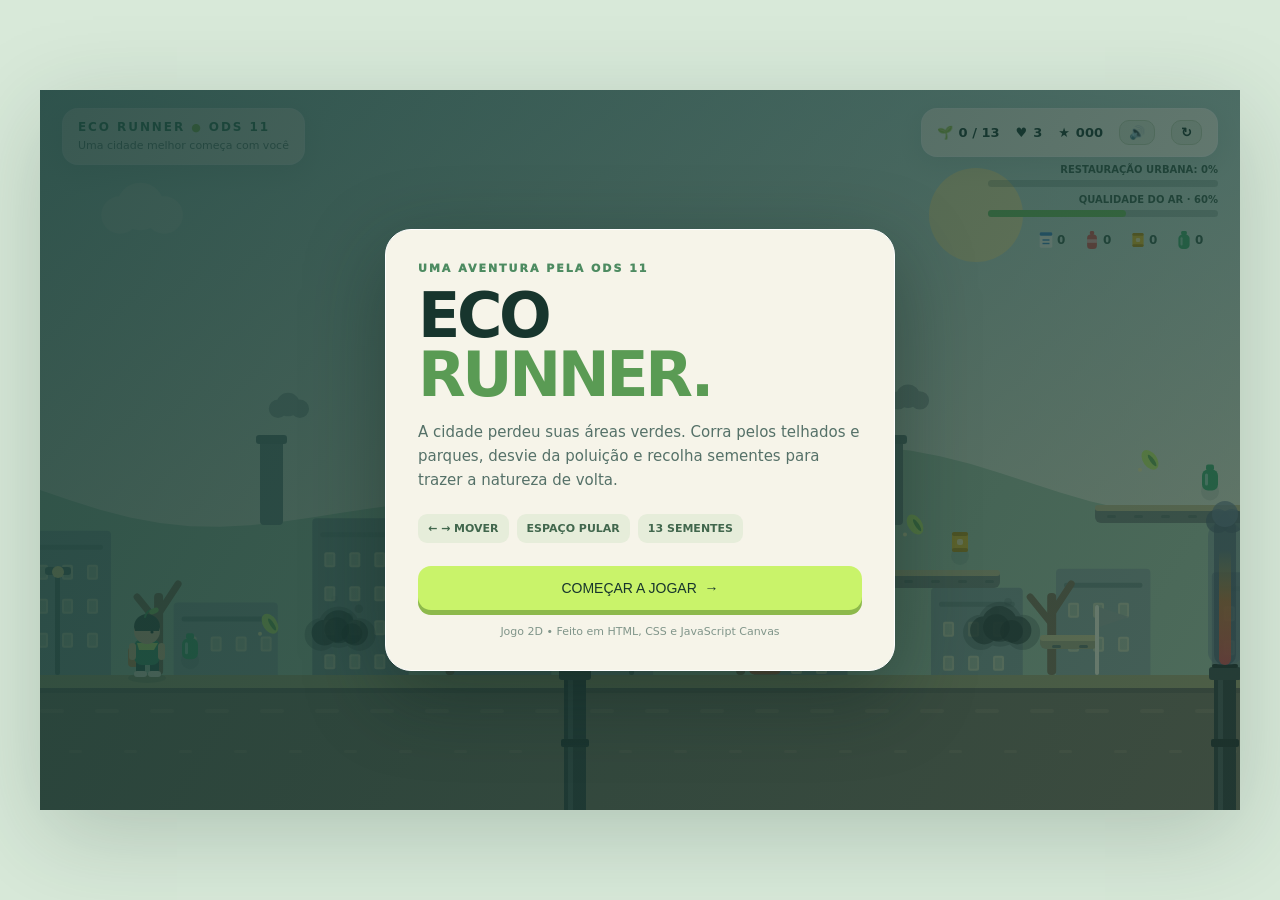
==== commit 14cbf4ca: "Mescla áudio e restauração dinâmica na integração - sons também para lixo reciclável, lixo de bueiro" ====
--- a/index.html
+++ b/index.html
@@ -21,7 +21,8 @@
           <span>Uma cidade melhor começa com você</span>
         </div>
         <div class="stats">
-          <div class="stat">🌱 <b id="seeds">0 / 0</b></div>
+          <div class="stat" id="seed-stat">🌱 <b id="seeds">0 / 0</b></div>
+          <div class="stat" id="res-stat" hidden>🏠 <b id="rescued">0 / 0</b></div>
           <div class="stat">♥ <b id="lives">3</b></div>
           <div class="stat">★ <b id="score">000</b></div>
           <button class="hud-btn" id="btn-mute" title="Ativar ou silenciar som" aria-label="Alternar som">🔊</button>
@@ -30,6 +31,8 @@
       </div>
 
       <div id="toast"></div>
+
+      <div id="alert" role="alert"><b></b><span></span></div>
 
       <div id="overlay">
         <div class="modal">
--- a/src/styles.css
+++ b/src/styles.css
@@ -126,6 +126,56 @@
 
 .stat b {
   font-variant-numeric: tabular-nums;
+}
+
+.stat[hidden] {
+  display: none;
+}
+
+#alert {
+  position: absolute;
+  top: 18px;
+  left: 50%;
+  transform: translateX(-50%);
+  display: none;
+  flex-direction: column;
+  align-items: center;
+  max-width: min(440px, 44vw);
+  padding: 9px 18px;
+  border-radius: 14px;
+  color: white;
+  text-align: center;
+  box-shadow: 0 8px 22px #17352d30;
+  pointer-events: none;
+}
+
+#alert.show {
+  display: flex;
+}
+
+#alert b {
+  font-size: 12px;
+  letter-spacing: 0.1em;
+}
+
+#alert span {
+  font-size: 12px;
+  font-weight: 700;
+}
+
+#alert.warn {
+  background: #d98a1fed;
+  animation: pulse 0.9s ease-in-out infinite alternate;
+}
+
+#alert.danger {
+  background: #c24238ed;
+}
+
+@keyframes pulse {
+  to {
+    background: #e5532aed;
+  }
 }
 
 #toast {
@@ -312,6 +362,15 @@
     font-size: 9px;
   }
 
+  #alert {
+    top: 70px;
+    max-width: 86vw;
+  }
+
+  #toast {
+    top: 138px;
+  }
+
   #mobile-controls {
     display: flex;
   }
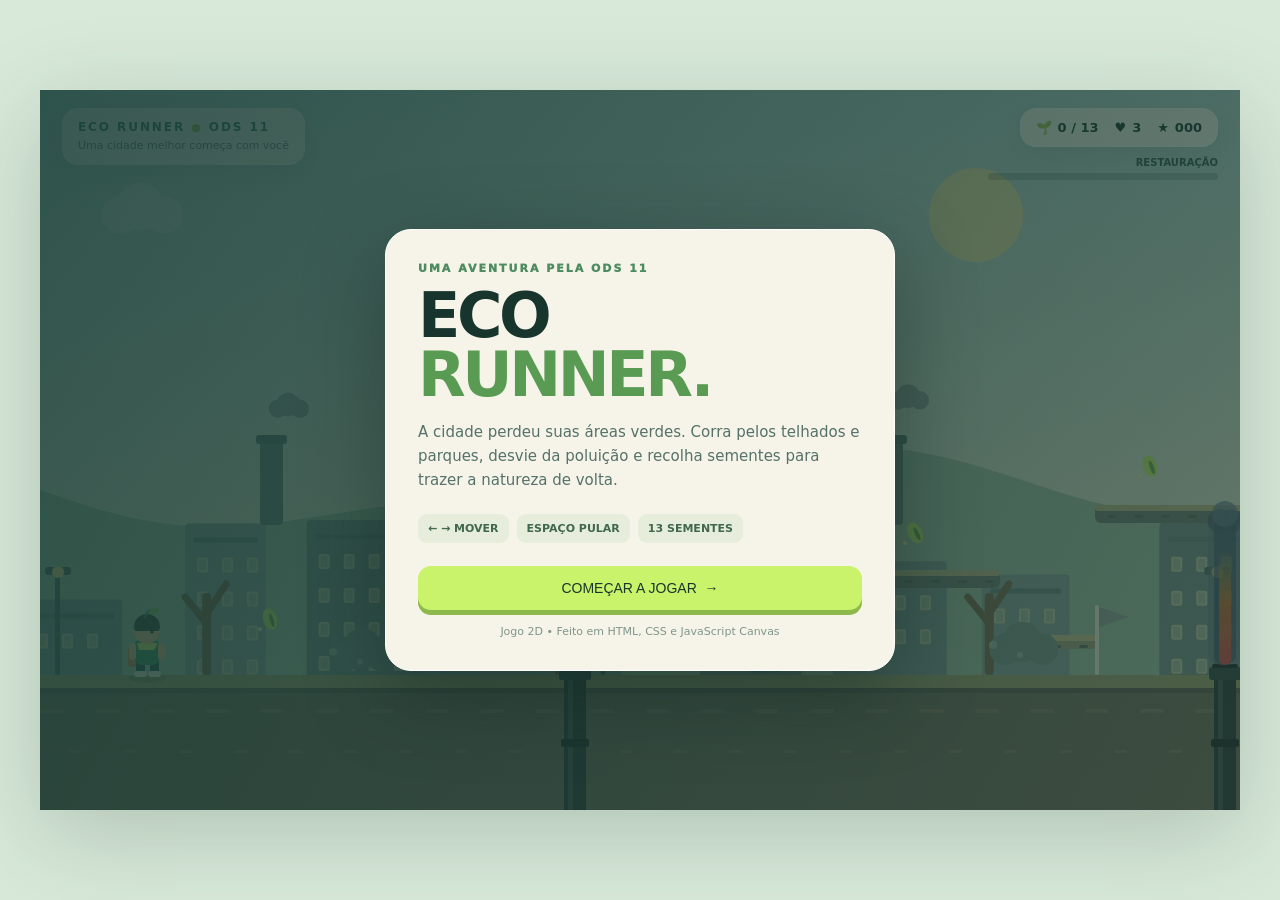
==== commit fd9a9407: "Merge pull request #1 from Arthur-Llevy/feat/modularizacao Modulariza o jogo em src/ e corrige meta " ====
--- a/index.html
+++ b/index.html
@@ -21,18 +21,13 @@
           <span>Uma cidade melhor começa com você</span>
         </div>
         <div class="stats">
-          <div class="stat" id="seed-stat">🌱 <b id="seeds">0 / 0</b></div>
-          <div class="stat" id="res-stat" hidden>🏠 <b id="rescued">0 / 0</b></div>
+          <div class="stat">🌱 <b id="seeds">0 / 0</b></div>
           <div class="stat">♥ <b id="lives">3</b></div>
           <div class="stat">★ <b id="score">000</b></div>
-          <button class="hud-btn" id="btn-mute" title="Ativar ou silenciar som" aria-label="Alternar som">🔊</button>
-          <button class="hud-btn" id="btn-restart" title="Reiniciar fase" aria-label="Reiniciar fase">↻</button>
         </div>
       </div>
 
       <div id="toast"></div>
-
-      <div id="alert" role="alert"><b></b><span></span></div>
 
       <div id="overlay">
         <div class="modal">
--- a/src/styles.css
+++ b/src/styles.css
@@ -95,87 +95,8 @@
   white-space: nowrap;
 }
 
-.stats {
-  align-items: center;
-  pointer-events: auto;
-}
-
-.hud-btn {
-  border: 1px solid #c9d6b8;
-  background: #e6edda;
-  color: #17352d;
-  border-radius: 10px;
-  padding: 5px 9px;
-  font-size: 13px;
-  font-weight: 900;
-  cursor: pointer;
-  line-height: 1;
-  box-shadow: none;
-}
-
-.hud-btn:hover {
-  background: #d7e5c3;
-  transform: none;
-  box-shadow: none;
-}
-
-.hud-btn:active {
-  transform: scale(0.95);
-  box-shadow: none;
-}
-
 .stat b {
   font-variant-numeric: tabular-nums;
-}
-
-.stat[hidden] {
-  display: none;
-}
-
-#alert {
-  position: absolute;
-  top: 18px;
-  left: 50%;
-  transform: translateX(-50%);
-  display: none;
-  flex-direction: column;
-  align-items: center;
-  max-width: min(440px, 44vw);
-  padding: 9px 18px;
-  border-radius: 14px;
-  color: white;
-  text-align: center;
-  box-shadow: 0 8px 22px #17352d30;
-  pointer-events: none;
-}
-
-#alert.show {
-  display: flex;
-}
-
-#alert b {
-  font-size: 12px;
-  letter-spacing: 0.1em;
-}
-
-#alert span {
-  font-size: 12px;
-  font-weight: 700;
-}
-
-#alert.warn {
-  background: #d98a1fed;
-  animation: pulse 0.9s ease-in-out infinite alternate;
-}
-
-#alert.danger {
-  background: #c24238ed;
-}
-
-@keyframes pulse {
-  to {
-    background: #e5532aed;
-  }
 }
 
 #toast {
@@ -184,8 +105,7 @@
   left: 50%;
   transform: translate(-50%, -8px);
   opacity: 0;
-  max-width: min(560px, 90vw);
-  padding: 10px 18px;
+  padding: 10px 17px;
   border-radius: 999px;
   background: #17352ded;
   color: white;
@@ -362,15 +282,6 @@
     font-size: 9px;
   }
 
-  #alert {
-    top: 70px;
-    max-width: 86vw;
-  }
-
-  #toast {
-    top: 138px;
-  }
-
   #mobile-controls {
     display: flex;
   }
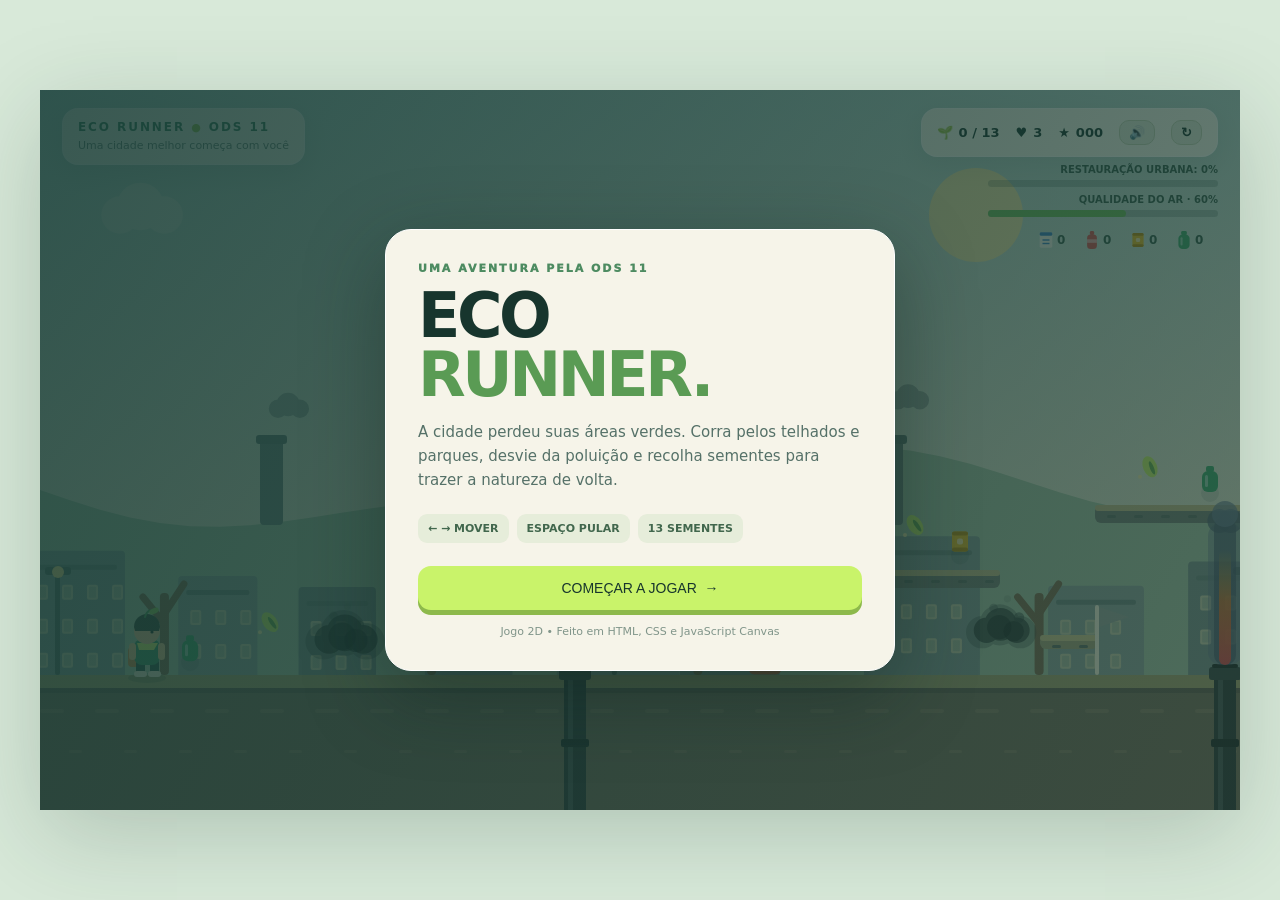
==== commit d5917533: "Integra coleta seletiva, fase de enchente, áudio e restauração dinâmica" ====
--- a/index.html
+++ b/index.html
@@ -21,13 +21,18 @@
           <span>Uma cidade melhor começa com você</span>
         </div>
         <div class="stats">
-          <div class="stat">🌱 <b id="seeds">0 / 0</b></div>
+          <div class="stat" id="seed-stat">🌱 <b id="seeds">0 / 0</b></div>
+          <div class="stat" id="res-stat" hidden>🏠 <b id="rescued">0 / 0</b></div>
           <div class="stat">♥ <b id="lives">3</b></div>
           <div class="stat">★ <b id="score">000</b></div>
+          <button class="hud-btn" id="btn-mute" title="Ativar ou silenciar som" aria-label="Alternar som">🔊</button>
+          <button class="hud-btn" id="btn-restart" title="Reiniciar fase" aria-label="Reiniciar fase">↻</button>
         </div>
       </div>
 
       <div id="toast"></div>
+
+      <div id="alert" role="alert"><b></b><span></span></div>
 
       <div id="overlay">
         <div class="modal">
--- a/src/styles.css
+++ b/src/styles.css
@@ -95,8 +95,87 @@
   white-space: nowrap;
 }
 
+.stats {
+  align-items: center;
+  pointer-events: auto;
+}
+
+.hud-btn {
+  border: 1px solid #c9d6b8;
+  background: #e6edda;
+  color: #17352d;
+  border-radius: 10px;
+  padding: 5px 9px;
+  font-size: 13px;
+  font-weight: 900;
+  cursor: pointer;
+  line-height: 1;
+  box-shadow: none;
+}
+
+.hud-btn:hover {
+  background: #d7e5c3;
+  transform: none;
+  box-shadow: none;
+}
+
+.hud-btn:active {
+  transform: scale(0.95);
+  box-shadow: none;
+}
+
 .stat b {
   font-variant-numeric: tabular-nums;
+}
+
+.stat[hidden] {
+  display: none;
+}
+
+#alert {
+  position: absolute;
+  top: 18px;
+  left: 50%;
+  transform: translateX(-50%);
+  display: none;
+  flex-direction: column;
+  align-items: center;
+  max-width: min(440px, 44vw);
+  padding: 9px 18px;
+  border-radius: 14px;
+  color: white;
+  text-align: center;
+  box-shadow: 0 8px 22px #17352d30;
+  pointer-events: none;
+}
+
+#alert.show {
+  display: flex;
+}
+
+#alert b {
+  font-size: 12px;
+  letter-spacing: 0.1em;
+}
+
+#alert span {
+  font-size: 12px;
+  font-weight: 700;
+}
+
+#alert.warn {
+  background: #d98a1fed;
+  animation: pulse 0.9s ease-in-out infinite alternate;
+}
+
+#alert.danger {
+  background: #c24238ed;
+}
+
+@keyframes pulse {
+  to {
+    background: #e5532aed;
+  }
 }
 
 #toast {
@@ -105,7 +184,8 @@
   left: 50%;
   transform: translate(-50%, -8px);
   opacity: 0;
-  padding: 10px 17px;
+  max-width: min(560px, 90vw);
+  padding: 10px 18px;
   border-radius: 999px;
   background: #17352ded;
   color: white;
@@ -282,6 +362,15 @@
     font-size: 9px;
   }
 
+  #alert {
+    top: 70px;
+    max-width: 86vw;
+  }
+
+  #toast {
+    top: 138px;
+  }
+
   #mobile-controls {
     display: flex;
   }
